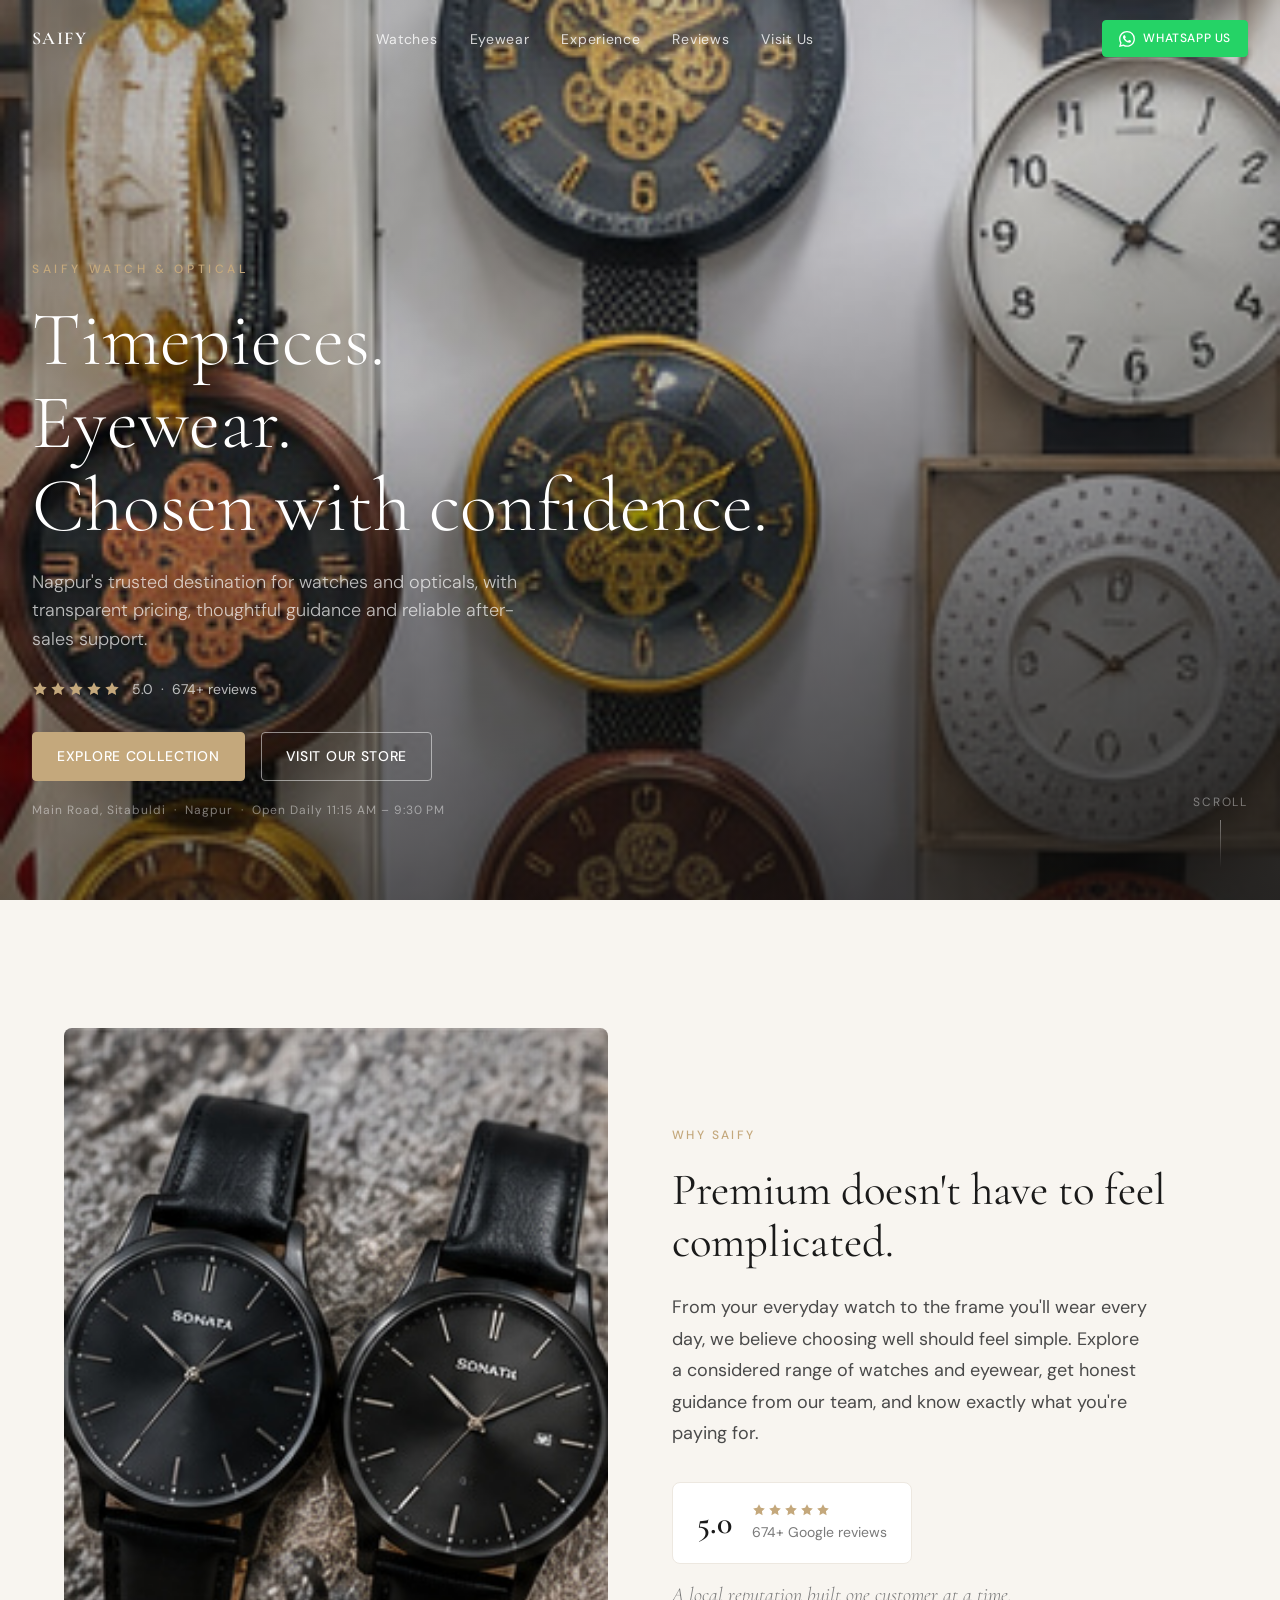
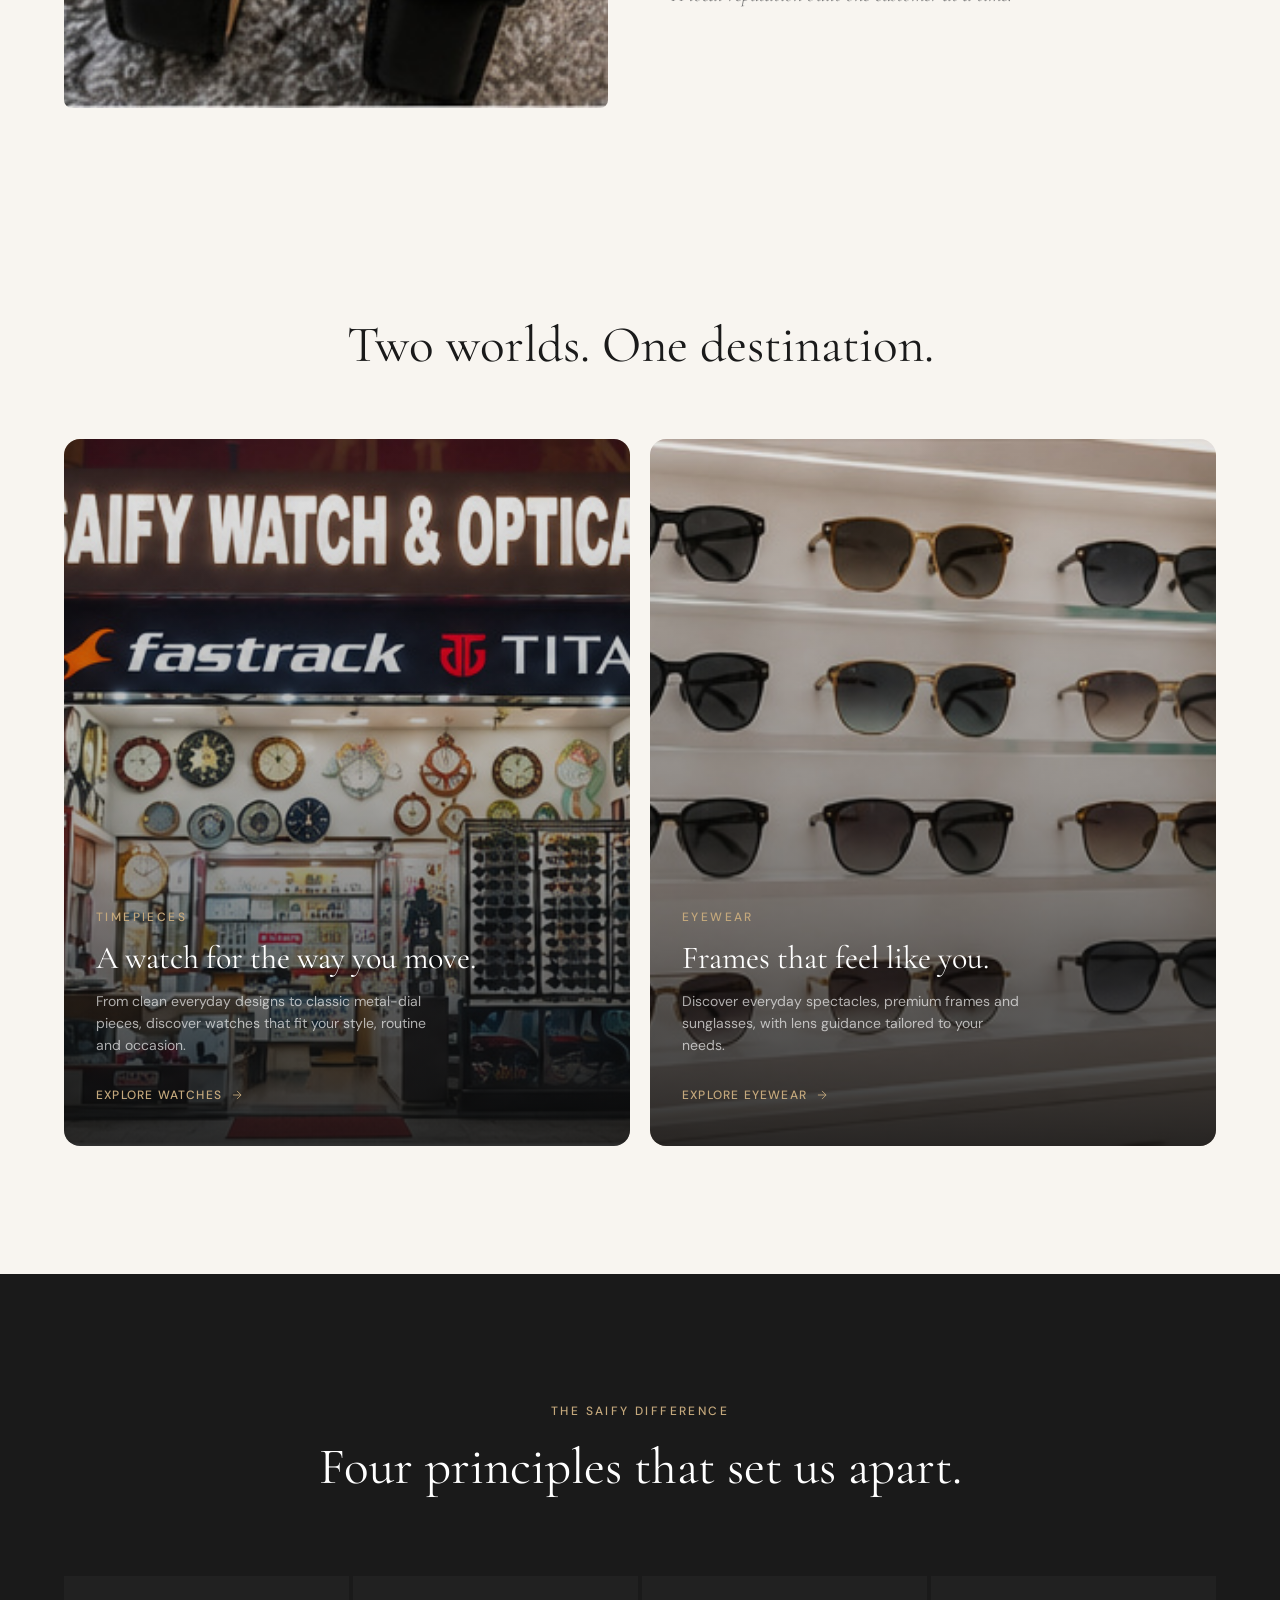
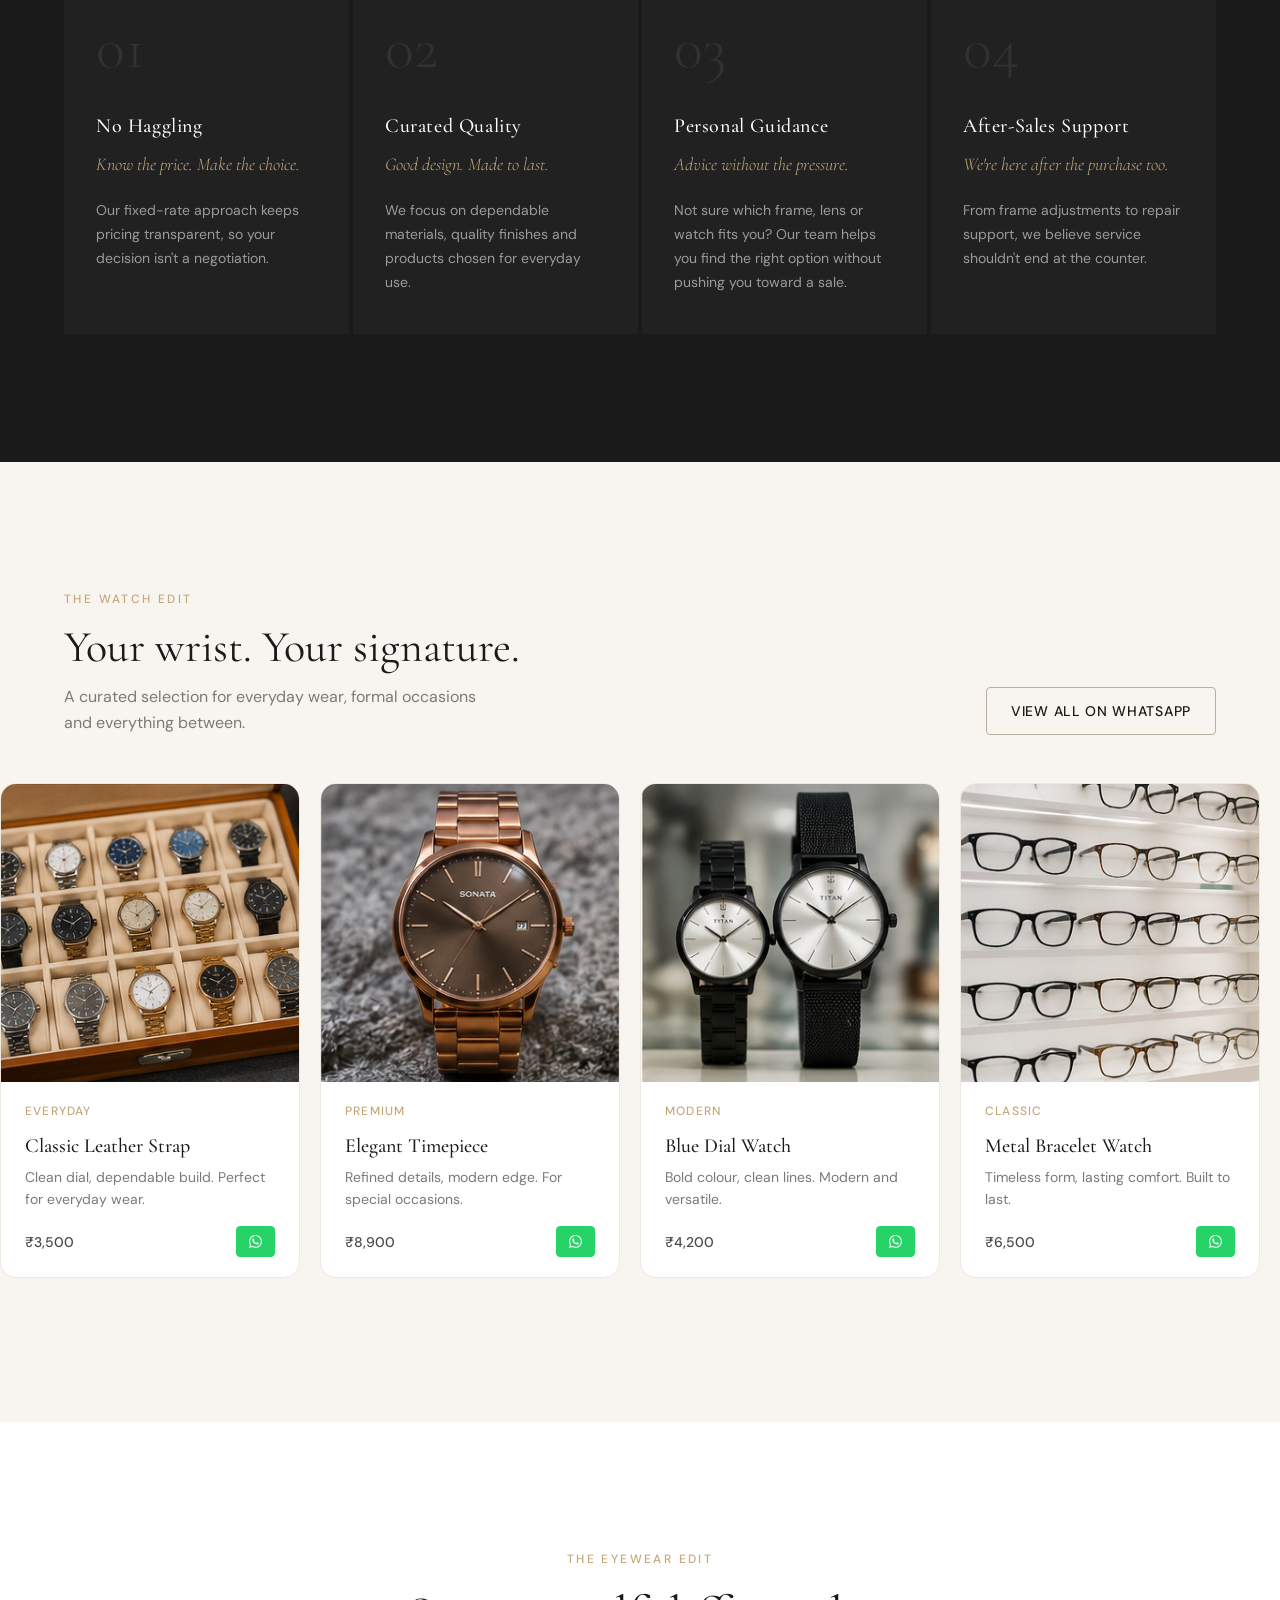
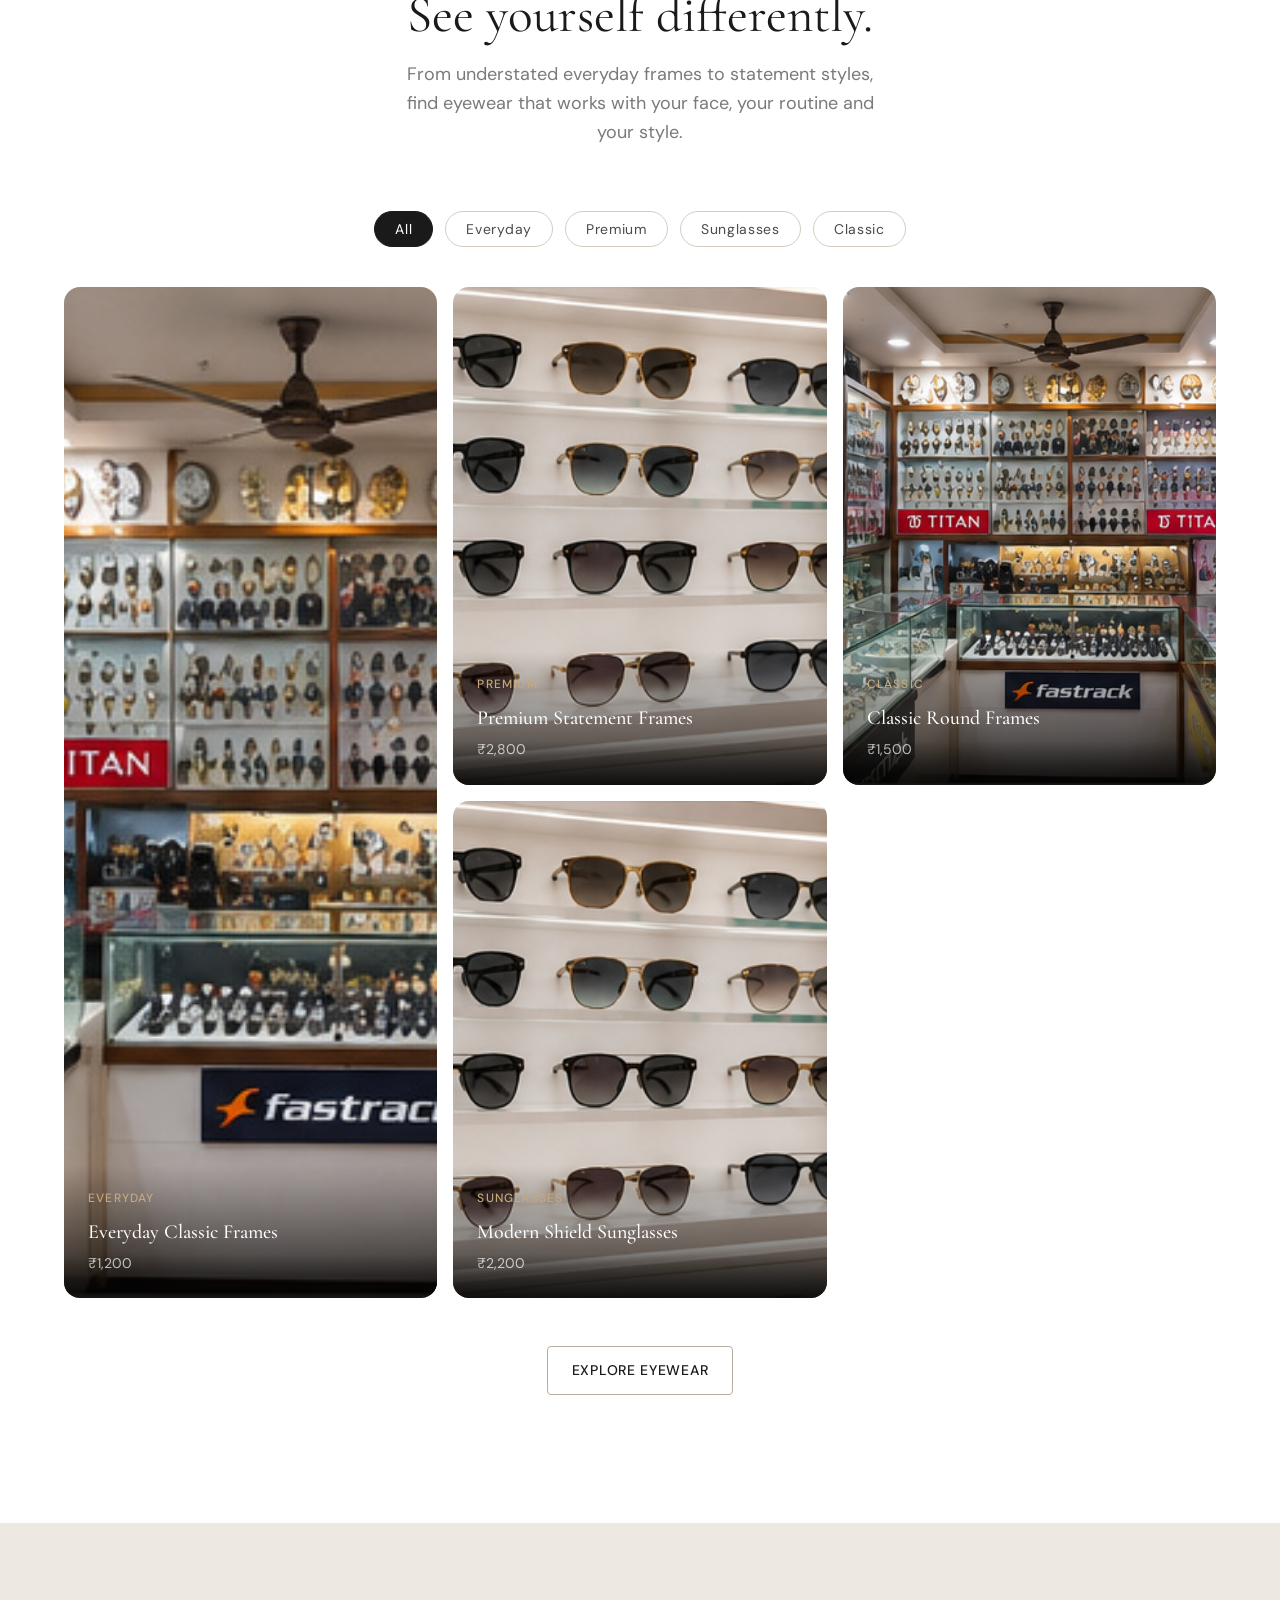
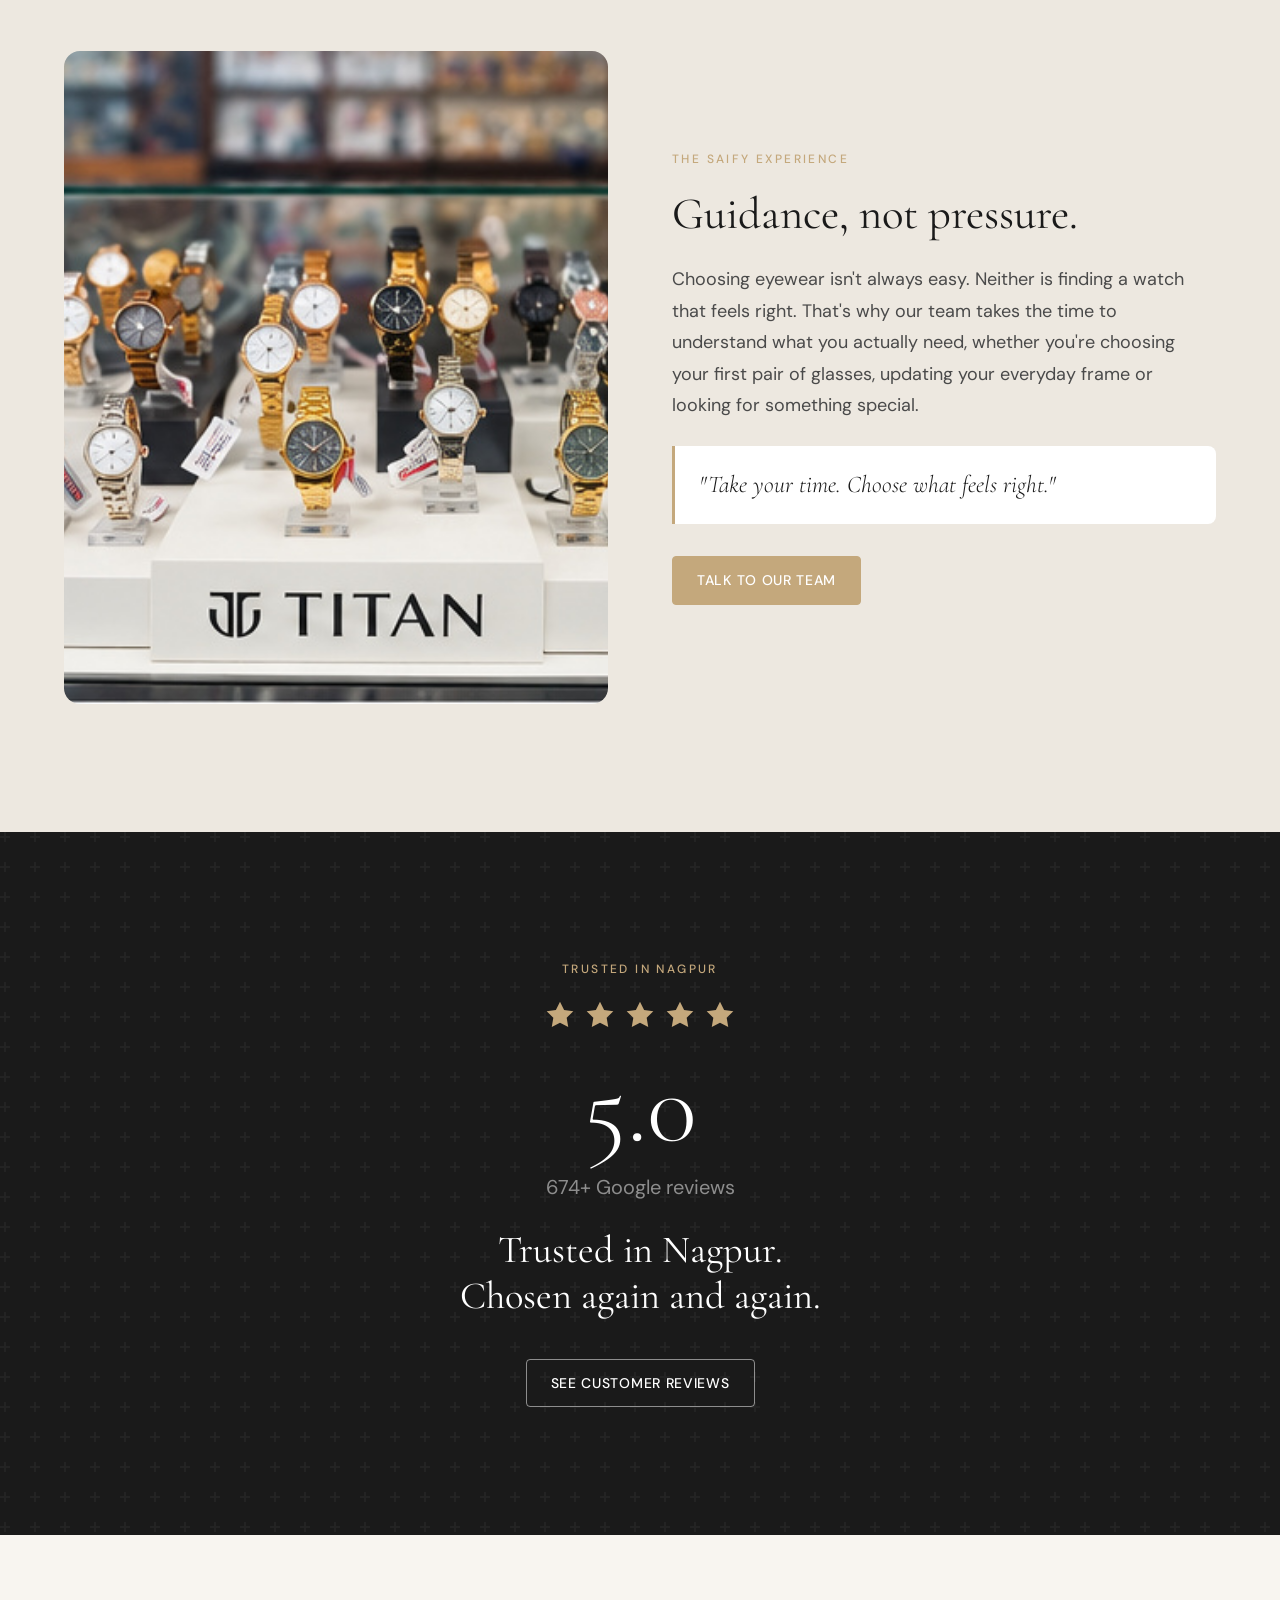
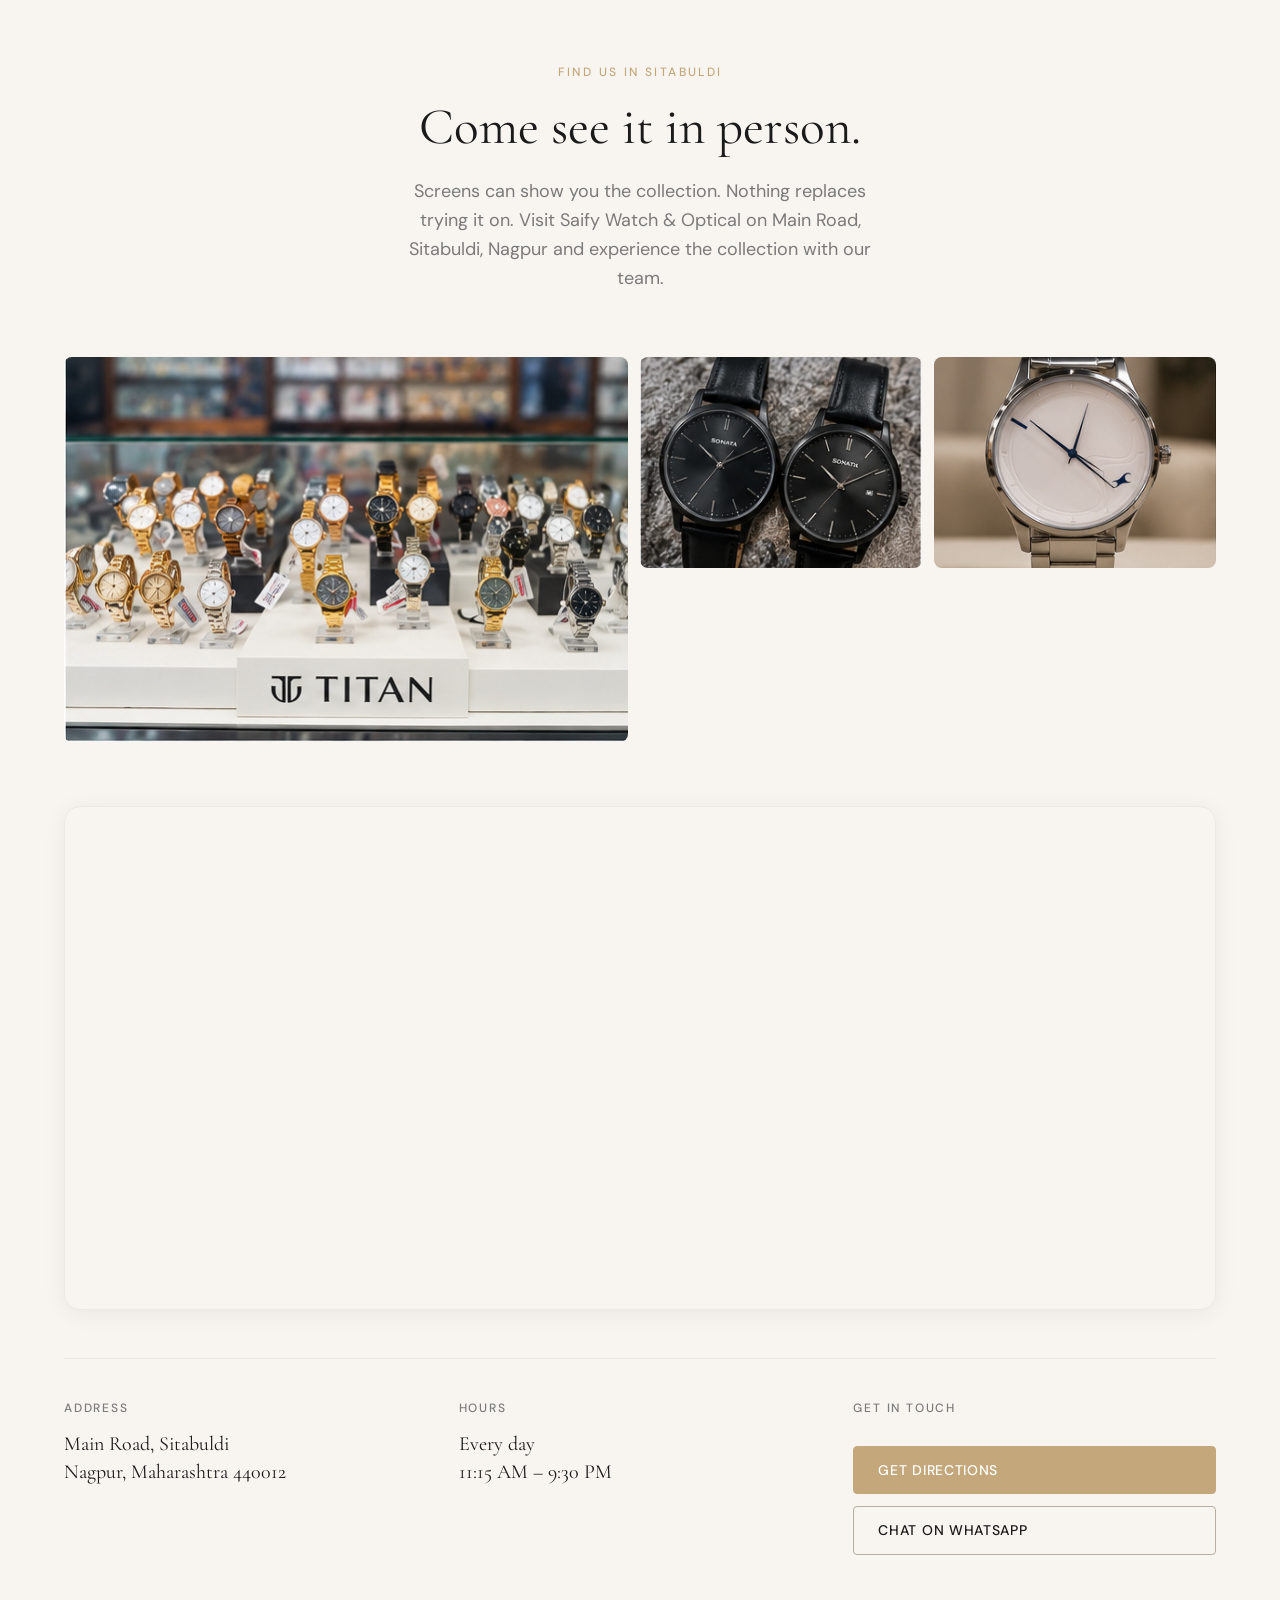
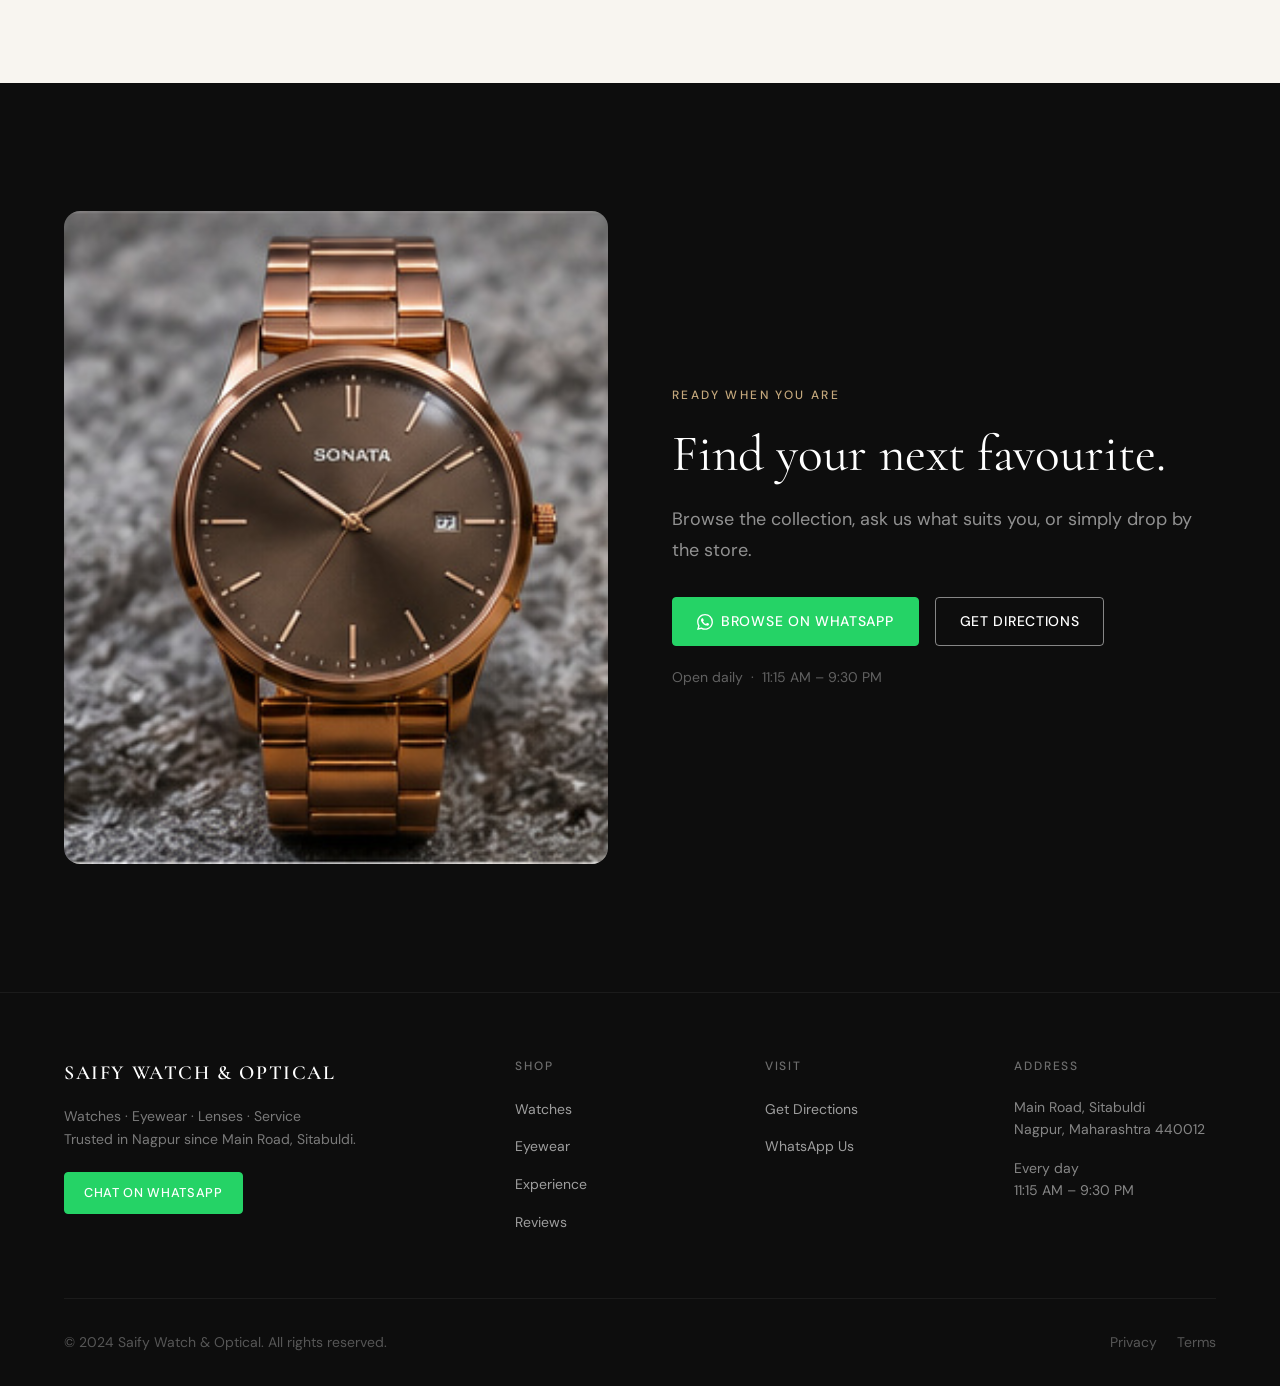
==== index.html @ 0a413371 "feat: Saify Watch & Optical — premium digital catalog - 11-section premium editorial website (Hero, " ====
<!DOCTYPE html>
<html lang="en">
<head>
  <meta charset="UTF-8">
  <meta name="viewport" content="width=device-width, initial-scale=1.0">
  <meta name="description" content="Saify Watch & Optical — Nagpur's trusted destination for premium watches and eyewear. Transparent pricing, expert guidance, and reliable after-sales support.">
  <meta name="keywords" content="watch store Nagpur, optical store Sitabuldi, eyewear Nagpur, sunglasses Nagpur, prescription frames Nagpur, optical shop Sitabuldi">

  <!-- OG -->
  <meta property="og:title" content="Saify Watch & Optical — Timepieces. Eyewear. Chosen with confidence.">
  <meta property="og:description" content="Nagpur's trusted destination for watches and opticals with transparent pricing and reliable after-sales support.">
  <meta property="og:type" content="website">

  <title>Saify Watch & Optical — Timepieces. Eyewear. Chosen with confidence.</title>

  <!-- Favicon -->
  <link rel="icon" href="data:image/svg+xml,<svg xmlns='http://www.w3.org/2000/svg' viewBox='0 0 100 100'><text y='.9em' font-size='90'>⌚</text></svg>">

  <!-- Styles -->
  <link rel="stylesheet" href="src/styles/main.css">
</head>
<body>

  <!-- ======================================================
       NAVIGATION
       ====================================================== -->
  <nav class="nav" id="nav" role="navigation" aria-label="Main navigation">
    <div class="nav__inner">
      <a href="#" class="nav__logo" aria-label="Saify Watch & Optical home">Saify</a>
      <ul class="nav__links" role="list">
        <li><a href="#watches">Watches</a></li>
        <li><a href="#eyewear">Eyewear</a></li>
        <li><a href="#experience">Experience</a></li>
        <li><a href="#reviews">Reviews</a></li>
        <li><a href="#visit">Visit Us</a></li>
      </ul>
      <a href="https://wa.me/919876543210?text=Hi%20Saify%2C%20I%27d%20like%20to%20enquire%20about%20your%20collection." class="btn btn--whatsapp nav__cta" target="_blank" rel="noopener" aria-label="Chat with us on WhatsApp">
        <svg width="16" height="16" viewBox="0 0 24 24" fill="currentColor" aria-hidden="true"><path d="M17.472 14.382c-.297-.149-1.758-.867-2.03-.967-.273-.099-.471-.148-.67.15-.197.297-.767.966-.94 1.164-.173.199-.347.223-.644.075-.297-.15-1.255-.463-2.39-1.475-.883-.788-1.48-1.761-1.653-2.059-.173-.297-.018-.458.13-.606.134-.133.298-.347.446-.52.149-.174.198-.298.298-.497.099-.198.05-.371-.025-.52-.075-.149-.669-1.612-.916-2.207-.242-.579-.487-.5-.669-.51-.173-.008-.371-.01-.57-.01-.198 0-.52.074-.792.372-.272.297-1.04 1.016-1.04 2.479 0 1.462 1.065 2.875 1.213 3.074.149.198 2.096 3.2 5.077 4.487.709.306 1.262.489 1.694.625.712.227 1.36.195 1.871.118.571-.085 1.758-.719 2.006-1.413.248-.694.248-1.289.173-1.413-.074-.124-.272-.198-.57-.347m-5.421 7.403h-.004a9.87 9.87 0 01-5.031-1.378l-.361-.214-3.741.982.998-3.648-.235-.374a9.86 9.86 0 01-1.51-5.26c.001-5.45 4.436-9.884 9.888-9.884 2.64 0 5.122 1.03 6.988 2.898a9.825 9.825 0 012.893 6.994c-.003 5.45-4.437 9.884-9.885 9.884m8.413-18.297A11.815 11.815 0 0012.05 0C5.495 0 .16 5.335.157 11.892c0 2.096.547 4.142 1.588 5.945L.057 24l6.305-1.654a11.882 11.882 0 005.683 1.448h.005c6.554 0 11.89-5.335 11.893-11.893a11.821 11.821 0 00-3.48-8.413z"/></svg>
        WhatsApp Us
      </a>
      <button class="nav__menu-toggle" aria-label="Open menu" aria-expanded="false" id="menuToggle">
        <span></span><span></span><span></span>
      </button>
    </div>
  </nav>

  <!-- Mobile Menu -->
  <div class="nav__mobile-menu" id="mobileMenu" role="dialog" aria-modal="true" aria-label="Mobile navigation">
    <button class="nav__mobile-close" aria-label="Close menu" id="menuClose">✕</button>
    <a href="#watches" class="mobile-nav-link">Watches</a>
    <a href="#eyewear" class="mobile-nav-link">Eyewear</a>
    <a href="#experience" class="mobile-nav-link">Experience</a>
    <a href="#reviews" class="mobile-nav-link">Reviews</a>
    <a href="#visit" class="mobile-nav-link">Visit Us</a>
    <a href="https://wa.me/919876543210" class="btn btn--whatsapp" target="_blank" rel="noopener">Chat on WhatsApp</a>
  </div>


  <!-- ======================================================
       SECTION 01 — PREMIUM HERO
       ====================================================== -->
  <section class="hero" aria-label="Premium hero">
    <div class="hero__video-wrap">
      <video
        class="hero__video"
        autoplay
        muted
        loop
        playsinline
        poster="assets/img/saify_photo_12.jpg"
        aria-hidden="true"
      >
        <source src="assets/vid/hero.mp4" type="video/mp4">
      </video>
      <div class="hero__overlay" aria-hidden="true"></div>
    </div>

    <div class="hero__content container container--wide">
      <p class="hero__eyebrow">Saify Watch &amp; Optical</p>
      <h1 class="hero__headline">Timepieces.<br>Eyewear.<br>Chosen with confidence.</h1>
      <p class="hero__subheadline">Nagpur's trusted destination for watches and opticals, with transparent pricing, thoughtful guidance and reliable after-sales support.</p>

      <div class="hero__trust" aria-label="5.0 stars from 674+ reviews">
        <span class="star-rating" aria-hidden="true">
          <svg viewBox="0 0 24 24"><path d="M12 2l3.09 6.26L22 9.27l-5 4.87 1.18 6.88L12 17.77l-6.18 3.25L7 14.14 2 9.27l6.91-1.01L12 2z"/></svg>
          <svg viewBox="0 0 24 24"><path d="M12 2l3.09 6.26L22 9.27l-5 4.87 1.18 6.88L12 17.77l-6.18 3.25L7 14.14 2 9.27l6.91-1.01L12 2z"/></svg>
          <svg viewBox="0 0 24 24"><path d="M12 2l3.09 6.26L22 9.27l-5 4.87 1.18 6.88L12 17.77l-6.18 3.25L7 14.14 2 9.27l6.91-1.01L12 2z"/></svg>
          <svg viewBox="0 0 24 24"><path d="M12 2l3.09 6.26L22 9.27l-5 4.87 1.18 6.88L12 17.77l-6.18 3.25L7 14.14 2 9.27l6.91-1.01L12 2z"/></svg>
          <svg viewBox="0 0 24 24"><path d="M12 2l3.09 6.26L22 9.27l-5 4.87 1.18 6.88L12 17.77l-6.18 3.25L7 14.14 2 9.27l6.91-1.01L12 2z"/></svg>
        </span>
        <span class="hero__trust-text">5.0 &nbsp;·&nbsp; 674+ reviews</span>
      </div>

      <div class="hero__actions">
        <a href="#watches" class="btn btn--primary">Explore Collection</a>
        <a href="#visit" class="btn btn--secondary">Visit Our Store</a>
      </div>

      <p class="hero__microcopy">Main Road, Sitabuldi &nbsp;·&nbsp; Nagpur &nbsp;·&nbsp; Open Daily 11:15 AM – 9:30 PM</p>
    </div>

    <div class="hero__scroll-hint" aria-hidden="true">
      <span>Scroll</span>
      <div class="hero__scroll-line"></div>
    </div>
  </section>


  <!-- ======================================================
       SECTION 02 — TRUST / BRAND INTRO
       ====================================================== -->
  <section class="trust-intro" aria-label="About Saify">
    <div class="container">
      <div class="trust-intro__grid">
        <div class="trust-intro__image-wrap reveal">
          <img
            src="assets/img/saify_photo_06.jpg"
            alt="Inside Saify Watch & Optical store"
            width="800"
            height="1000"
            loading="lazy"
          >
        </div>
        <div class="trust-intro__content">
          <span class="trust-intro__eyebrow reveal">Why Saify</span>
          <h2 class="trust-intro__headline reveal">Premium doesn't have to feel complicated.</h2>
          <p class="trust-intro__body reveal">From your everyday watch to the frame you'll wear every day, we believe choosing well should feel simple. Explore a considered range of watches and eyewear, get honest guidance from our team, and know exactly what you're paying for.</p>

          <div class="trust-intro__stat reveal" role="group" aria-label="5.0 star rating from 674+ Google reviews">
            <div class="trust-intro__stat-score">5.0</div>
            <div class="trust-intro__stat-info">
              <div class="trust-intro__stat-stars" aria-hidden="true">
                <svg viewBox="0 0 24 24"><path d="M12 2l3.09 6.26L22 9.27l-5 4.87 1.18 6.88L12 17.77l-6.18 3.25L7 14.14 2 9.27l6.91-1.01L12 2z"/></svg>
                <svg viewBox="0 0 24 24"><path d="M12 2l3.09 6.26L22 9.27l-5 4.87 1.18 6.88L12 17.77l-6.18 3.25L7 14.14 2 9.27l6.91-1.01L12 2z"/></svg>
                <svg viewBox="0 0 24 24"><path d="M12 2l3.09 6.26L22 9.27l-5 4.87 1.18 6.88L12 17.77l-6.18 3.25L7 14.14 2 9.27l6.91-1.01L12 2z"/></svg>
                <svg viewBox="0 0 24 24"><path d="M12 2l3.09 6.26L22 9.27l-5 4.87 1.18 6.88L12 17.77l-6.18 3.25L7 14.14 2 9.27l6.91-1.01L12 2z"/></svg>
                <svg viewBox="0 0 24 24"><path d="M12 2l3.09 6.26L22 9.27l-5 4.87 1.18 6.88L12 17.77l-6.18 3.25L7 14.14 2 9.27l6.91-1.01L12 2z"/></svg>
              </div>
              <p class="trust-intro__stat-label">674+ Google reviews</p>
            </div>
          </div>

          <p class="trust-intro__closing reveal">A local reputation built one customer at a time.</p>
        </div>
      </div>
    </div>
  </section>


  <!-- ======================================================
       SECTION 03 — TWO WORLDS, ONE DESTINATION
       ====================================================== -->
  <section class="two-worlds" aria-label="Our collections">
    <div class="container">
      <div class="two-worlds__header reveal">
        <h2 class="two-worlds__headline">Two worlds. One destination.</h2>
      </div>

      <div class="two-worlds__grid">
        <!-- WATCHES CARD -->
        <a href="#watches" class="world-card reveal" aria-label="Explore watches collection">
          <img
            src="assets/img/saify_photo_01.jpg"
            alt="Premium watch collection"
            width="800"
            height="1000"
            loading="lazy"
          >
          <div class="world-card__overlay" aria-hidden="true"></div>
          <div class="world-card__content">
            <p class="world-card__eyebrow">Timepieces</p>
            <h3 class="world-card__headline">A watch for the way you move.</h3>
            <p class="world-card__body">From clean everyday designs to classic metal-dial pieces, discover watches that fit your style, routine and occasion.</p>
            <span class="world-card__cta" aria-hidden="true">
              Explore Watches
              <svg viewBox="0 0 24 24" fill="none" stroke="currentColor" stroke-width="1.5"><path d="M5 12h14M12 5l7 7-7 7"/></svg>
            </span>
          </div>
        </a>

        <!-- OPTICAL CARD -->
        <a href="#eyewear" class="world-card reveal" aria-label="Explore eyewear collection">
          <img
            src="assets/img/saify_photo_10.jpg"
            alt="Eyewear and frames collection"
            width="800"
            height="1000"
            loading="lazy"
          >
          <div class="world-card__overlay" aria-hidden="true"></div>
          <div class="world-card__content">
            <p class="world-card__eyebrow">Eyewear</p>
            <h3 class="world-card__headline">Frames that feel like you.</h3>
            <p class="world-card__body">Discover everyday spectacles, premium frames and sunglasses, with lens guidance tailored to your needs.</p>
            <span class="world-card__cta" aria-hidden="true">
              Explore Eyewear
              <svg viewBox="0 0 24 24" fill="none" stroke="currentColor" stroke-width="1.5"><path d="M5 12h14M12 5l7 7-7 7"/></svg>
            </span>
          </div>
        </a>
      </div>
    </div>
  </section>


  <!-- ======================================================
       SECTION 04 — THE SAIFY DIFFERENCE
       ====================================================== -->
  <section class="difference" aria-label="Why choose Saify">
    <div class="container">
      <div class="difference__header">
        <span class="difference__eyebrow reveal">The Saify Difference</span>
        <h2 class="difference__headline reveal">Four principles that set us apart.</h2>
      </div>

      <div class="difference__grid" role="list">
        <article class="pillar" role="listitem">
          <div class="pillar__number" aria-hidden="true">01</div>
          <h3 class="pillar__title">No Haggling</h3>
          <p class="pillar__tagline">Know the price. Make the choice.</p>
          <p class="pillar__body">Our fixed-rate approach keeps pricing transparent, so your decision isn't a negotiation.</p>
        </article>

        <article class="pillar" role="listitem">
          <div class="pillar__number" aria-hidden="true">02</div>
          <h3 class="pillar__title">Curated Quality</h3>
          <p class="pillar__tagline">Good design. Made to last.</p>
          <p class="pillar__body">We focus on dependable materials, quality finishes and products chosen for everyday use.</p>
        </article>

        <article class="pillar" role="listitem">
          <div class="pillar__number" aria-hidden="true">03</div>
          <h3 class="pillar__title">Personal Guidance</h3>
          <p class="pillar__tagline">Advice without the pressure.</p>
          <p class="pillar__body">Not sure which frame, lens or watch fits you? Our team helps you find the right option without pushing you toward a sale.</p>
        </article>

        <article class="pillar" role="listitem">
          <div class="pillar__number" aria-hidden="true">04</div>
          <h3 class="pillar__title">After-Sales Support</h3>
          <p class="pillar__tagline">We're here after the purchase too.</p>
          <p class="pillar__body">From frame adjustments to repair support, we believe service shouldn't end at the counter.</p>
        </article>
      </div>
    </div>
  </section>


  <!-- ======================================================
       SECTION 05 — FEATURED WATCH COLLECTION
       ====================================================== -->
  <section class="watch-collection" id="watches" aria-label="Featured watch collection">
    <div class="container">
      <div class="watch-collection__header">
        <div class="watch-collection__headline-block reveal">
          <span class="watch-collection__eyebrow">The Watch Edit</span>
          <h2 class="watch-collection__headline">Your wrist. Your signature.</h2>
          <p class="watch-collection__subheadline">A curated selection for everyday wear, formal occasions and everything between.</p>
        </div>
        <a href="https://wa.me/919876543210?text=Hi%20Saify%2C%20I%27d%20like%20to%20explore%20your%20watch%20collection." class="btn btn--ghost reveal" target="_blank" rel="noopener">View All on WhatsApp</a>
      </div>
    </div>

    <div class="watch-collection__rail-wrap">
      <div class="watch-collection__rail" id="watchRail" role="list" aria-label="Watch products">
        <!-- Products loaded dynamically from products.json + localStorage -->
      </div>
    </div>
  </section>


  <!-- ======================================================
       SECTION 06 — EYEWEAR COLLECTION
       ====================================================== -->
  <section class="eyewear-collection" id="eyewear" aria-label="Eyewear collection">
    <div class="container">
      <div class="eyewear-collection__header reveal">
        <span class="eyewear-collection__eyebrow">The Eyewear Edit</span>
        <h2 class="eyewear-collection__headline">See yourself differently.</h2>
        <p class="eyewear-collection__subheadline">From understated everyday frames to statement styles, find eyewear that works with your face, your routine and your style.</p>
      </div>

      <!-- Filter tabs -->
      <div class="eyewear-collection__filter reveal" role="tablist" aria-label="Eyewear categories">
        <button class="filter-btn active" role="tab" aria-selected="true">All</button>
        <button class="filter-btn" role="tab" aria-selected="false">Everyday</button>
        <button class="filter-btn" role="tab" aria-selected="false">Premium</button>
        <button class="filter-btn" role="tab" aria-selected="false">Sunglasses</button>
        <button class="filter-btn" role="tab" aria-selected="false">Classic</button>
      </div>

      <!-- Eyewear grid -->
      <div class="eyewear-collection__grid" id="eyewearGrid" role="list" aria-label="Eyewear products">
        <!-- Products loaded dynamically from products.json + localStorage -->
      </div>

      <div style="text-align:center;margin-top:3rem;" class="reveal">
        <a href="https://wa.me/919876543210?text=Hi%20Saify%2C%20I%27d%20like%20to%20explore%20your%20eyewear%20collection." class="btn btn--ghost" target="_blank" rel="noopener">Explore Eyewear</a>
      </div>
    </div>
  </section>


  <!-- ======================================================
       SECTION 07 — CONSULTATIVE EXPERIENCE
       ====================================================== -->
  <section class="experience" id="experience" aria-label="The Saify experience">
    <div class="container">
      <div class="experience__grid">
        <div class="experience__image-wrap reveal">
          <img
            src="assets/img/saify_photo_03.jpg"
            alt="Saify Watch & Optical store exterior on Main Road, Sitabuldi"
            width="800"
            height="960"
            loading="lazy"
          >
        </div>
        <div class="experience__content">
          <span class="experience__eyebrow reveal">The Saify Experience</span>
          <h2 class="experience__headline reveal">Guidance, not pressure.</h2>
          <p class="experience__body reveal">Choosing eyewear isn't always easy. Neither is finding a watch that feels right. That's why our team takes the time to understand what you actually need, whether you're choosing your first pair of glasses, updating your everyday frame or looking for something special.</p>
          <blockquote class="experience__quote reveal">"Take your time. Choose what feels right."</blockquote>
          <a href="https://wa.me/919876543210?text=Hi%20Saify%2C%20I%27d%20like%20some%20guidance%20on%20choosing." class="btn btn--primary reveal" target="_blank" rel="noopener">Talk to Our Team</a>
        </div>
      </div>
    </div>
  </section>


  <!-- ======================================================
       SECTION 08 — SOCIAL PROOF
       ====================================================== -->
  <section class="social-proof" id="reviews" aria-label="Customer reviews">
    <div class="social-proof__bg" aria-hidden="true"></div>
    <div class="social-proof__content container">
      <span class="social-proof__eyebrow reveal">Trusted in Nagpur</span>

      <div class="social-proof__stars reveal" aria-hidden="true">
        <svg viewBox="0 0 24 24"><path d="M12 2l3.09 6.26L22 9.27l-5 4.87 1.18 6.88L12 17.77l-6.18 3.25L7 14.14 2 9.27l6.91-1.01L12 2z"/></svg>
        <svg viewBox="0 0 24 24"><path d="M12 2l3.09 6.26L22 9.27l-5 4.87 1.18 6.88L12 17.77l-6.18 3.25L7 14.14 2 9.27l6.91-1.01L12 2z"/></svg>
        <svg viewBox="0 0 24 24"><path d="M12 2l3.09 6.26L22 9.27l-5 4.87 1.18 6.88L12 17.77l-6.18 3.25L7 14.14 2 9.27l6.91-1.01L12 2z"/></svg>
        <svg viewBox="0 0 24 24"><path d="M12 2l3.09 6.26L22 9.27l-5 4.87 1.18 6.88L12 17.77l-6.18 3.25L7 14.14 2 9.27l6.91-1.01L12 2z"/></svg>
        <svg viewBox="0 0 24 24"><path d="M12 2l3.09 6.26L22 9.27l-5 4.87 1.18 6.88L12 17.77l-6.18 3.25L7 14.14 2 9.27l6.91-1.01L12 2z"/></svg>
      </div>

      <div class="social-proof__score reveal" aria-label="5.0 out of 5.0">5.0</div>
      <p class="social-proof__count reveal">674+ Google reviews</p>
      <h2 class="social-proof__headline reveal">Trusted in Nagpur.<br>Chosen again and again.</h2>

      <a
        href="https://www.google.com/maps/place/Saify+Watch+%26+Optical"
        class="btn btn--secondary reveal"
        target="_blank"
        rel="noopener"
        aria-label="See customer reviews on Google Maps"
      >See Customer Reviews</a>
    </div>
  </section>


  <!-- ======================================================
       SECTION 09 — LOCAL LEGACY / STORE
       ====================================================== -->
  <section class="store" id="visit" aria-label="Visit our store">
    <div class="container">
      <div class="store__header reveal">
        <span class="store__eyebrow">Find Us in Sitabuldi</span>
        <h2 class="store__headline">Come see it in person.</h2>
        <p class="store__body">Screens can show you the collection. Nothing replaces trying it on. Visit Saify Watch &amp; Optical on Main Road, Sitabuldi, Nagpur and experience the collection with our team.</p>
      </div>

      <div class="store__gallery reveal" role="list" aria-label="Store photography">
        <div class="store__gallery-item" role="listitem">
          <img src="assets/img/saify_photo_03.jpg" alt="Saify Watch & Optical store exterior" width="900" height="675" loading="lazy">
        </div>
        <div class="store__gallery-item" role="listitem">
          <img src="assets/img/saify_photo_06.jpg" alt="Inside Saify Watch & Optical showroom" width="450" height="338" loading="lazy">
        </div>
        <div class="store__gallery-item" role="listitem">
          <img src="assets/img/saify_photo_04.jpg" alt="Watch display at Saify" width="450" height="338" loading="lazy">
        </div>
      </div>

      <!-- Google Maps Embed -->
      <div class="store__map-wrap reveal" aria-label="Store location map">
        <iframe
          src="https://www.google.com/maps/embed?pb=!1m18!1m12!1m3!1d3710.5!2d79.0844!3d21.1539!2m3!1f0!2f0!3f0!3m2!1i1024!2i768!4f13.1!3m3!1m2!1s0x0%3A0x0!2zMjHCsDA5JzE1LjQiTiA3OcKwMDUnMDYuMSJF!5e0!3m2!1sen!2sin!4v1700000000000!5m2!1sen!2sin&q=Sitabuldi+Nagpur+Main+Road"
          class="store__map"
          allowfullscreen=""
          loading="lazy"
          referrerpolicy="no-referrer-when-downgrade"
          title="Saify Watch & Optical location on map — Main Road, Sitabuldi, Nagpur"
          style="border:0;"
        ></iframe>
      </div>

      <div class="store__info reveal">
        <div class="store__info-item">
          <p class="store__info-label">Address</p>
          <p class="store__info-value">Main Road, Sitabuldi<br>Nagpur, Maharashtra 440012</p>
        </div>
        <div class="store__info-item">
          <p class="store__info-label">Hours</p>
          <p class="store__info-value">Every day<br>11:15 AM – 9:30 PM</p>
        </div>
        <div class="store__info-item">
          <p class="store__info-label">Get in touch</p>
          <div class="store__info-cta">
            <a href="https://maps.google.com/?q=Saify+Watch+and+Optical+Sitabuldi+Nagpur" class="btn btn--primary" target="_blank" rel="noopener" aria-label="Get directions to Saify Watch & Optical on Google Maps">Get Directions</a>
            <a href="https://wa.me/919876543210" class="btn btn--ghost" target="_blank" rel="noopener" aria-label="Chat with Saify on WhatsApp">Chat on WhatsApp</a>
          </div>
        </div>
      </div>
    </div>
  </section>


  <!-- ======================================================
       SECTION 10 — FINAL CONVERSION
       ====================================================== -->
  <section class="final-cta" aria-label="Ready to visit?">
    <div class="container">
      <div class="final-cta__grid">
        <div class="final-cta__image-wrap reveal">
          <img
            src="assets/img/saify_photo_07.jpg"
            alt="Premium timepiece from Saify Watch & Optical"
            width="700"
            height="840"
            loading="lazy"
          >
        </div>
        <div class="final-cta__content">
          <span class="final-cta__eyebrow reveal">Ready When You Are</span>
          <h2 class="final-cta__headline reveal">Find your next favourite.</h2>
          <p class="final-cta__body reveal">Browse the collection, ask us what suits you, or simply drop by the store.</p>
          <div class="final-cta__actions reveal">
            <a href="https://wa.me/919876543210?text=Hi%20Saify%2C%20I%27d%20like%20to%20browse%20your%20collection." class="btn btn--whatsapp" target="_blank" rel="noopener">
              <svg width="16" height="16" viewBox="0 0 24 24" fill="currentColor" aria-hidden="true"><path d="M17.472 14.382c-.297-.149-1.758-.867-2.03-.967-.273-.099-.471-.148-.67.15-.197.297-.767.966-.94 1.164-.173.199-.347.223-.644.075-.297-.15-1.255-.463-2.39-1.475-.883-.788-1.48-1.761-1.653-2.059-.173-.297-.018-.458.13-.606.134-.133.298-.347.446-.52.149-.174.198-.298.298-.497.099-.198.05-.371-.025-.52-.075-.149-.669-1.612-.916-2.207-.242-.579-.487-.5-.669-.51-.173-.008-.371-.01-.57-.01-.198 0-.52.074-.792.372-.272.297-1.04 1.016-1.04 2.479 0 1.462 1.065 2.875 1.213 3.074.149.198 2.096 3.2 5.077 4.487.709.306 1.262.489 1.694.625.712.227 1.36.195 1.871.118.571-.085 1.758-.719 2.006-1.413.248-.694.248-1.289.173-1.413-.074-.124-.272-.198-.57-.347m-5.421 7.403h-.004a9.87 9.87 0 01-5.031-1.378l-.361-.214-3.741.982.998-3.648-.235-.374a9.86 9.86 0 01-1.51-5.26c.001-5.45 4.436-9.884 9.888-9.884 2.64 0 5.122 1.03 6.988 2.898a9.825 9.825 0 012.893 6.994c-.003 5.45-4.437 9.884-9.885 9.884m8.413-18.297A11.815 11.815 0 0012.05 0C5.495 0 .16 5.335.157 11.892c0 2.096.547 4.142 1.588 5.945L.057 24l6.305-1.654a11.882 11.882 0 005.683 1.448h.005c6.554 0 11.89-5.335 11.893-11.893a11.821 11.821 0 00-3.48-8.413z"/></svg>
              Browse on WhatsApp
            </a>
            <a href="https://maps.google.com/?q=Saify+Watch+and+Optical+Sitabuldi+Nagpur" class="btn btn--secondary" target="_blank" rel="noopener">Get Directions</a>
          </div>
          <p class="final-cta__microcopy reveal">Open daily &nbsp;·&nbsp; 11:15 AM – 9:30 PM</p>
        </div>
      </div>
    </div>
  </section>


  <!-- ======================================================
       FOOTER
       ====================================================== -->
  <footer class="footer" role="contentinfo">
    <div class="container">
      <div class="footer__top">
        <div>
          <p class="footer__brand-name">Saify Watch &amp; Optical</p>
          <p class="footer__brand-tagline">Watches · Eyewear · Lenses · Service<br>Trusted in Nagpur since Main Road, Sitabuldi.</p>
          <a href="https://wa.me/919876543210" class="btn btn--whatsapp" style="padding:0.6rem 1.2rem;font-size:0.8rem;" target="_blank" rel="noopener">Chat on WhatsApp</a>
        </div>

        <div>
          <p class="footer__col-title">Shop</p>
          <ul class="footer__links">
            <li><a href="#watches">Watches</a></li>
            <li><a href="#eyewear">Eyewear</a></li>
            <li><a href="#experience">Experience</a></li>
            <li><a href="#reviews">Reviews</a></li>
          </ul>
        </div>

        <div>
          <p class="footer__col-title">Visit</p>
          <ul class="footer__links">
            <li><a href="https://maps.google.com/?q=Saify+Watch+and+Optical+Sitabuldi+Nagpur" target="_blank" rel="noopener">Get Directions</a></li>
            <li><a href="https://wa.me/919876543210" target="_blank" rel="noopener">WhatsApp Us</a></li>
          </ul>
        </div>

        <div>
          <p class="footer__col-title">Address</p>
          <ul class="footer__links" style="gap:0.5rem;">
            <li style="font-size:var(--text-sm);color:rgba(255,255,255,0.5);line-height:1.6;">Main Road, Sitabuldi<br>Nagpur, Maharashtra 440012</li>
            <li style="font-size:var(--text-sm);color:rgba(255,255,255,0.5);margin-top:0.5rem;">Every day<br>11:15 AM – 9:30 PM</li>
          </ul>
        </div>
      </div>

      <div class="footer__bottom">
        <p class="footer__copyright">© 2024 Saify Watch &amp; Optical. All rights reserved.</p>
        <div class="footer__legal">
          <a href="#">Privacy</a>
          <a href="#">Terms</a>
        </div>
      </div>
    </div>
  </footer>


  <!-- ======================================================
       FLOATING MOBILE CTA
       ====================================================== -->
  <div class="mobile-cta" aria-label="Quick actions">
    <div class="mobile-cta__inner">
      <a href="https://wa.me/919876543210?text=Hi%20Saify%2C%20I%27d%20like%20to%20enquire." class="btn btn--whatsapp" target="_blank" rel="noopener" aria-label="Chat on WhatsApp">
        <svg width="16" height="16" viewBox="0 0 24 24" fill="currentColor" aria-hidden="true"><path d="M17.472 14.382c-.297-.149-1.758-.867-2.03-.967-.273-.099-.471-.148-.67.15-.197.297-.767.966-.94 1.164-.173.199-.347.223-.644.075-.297-.15-1.255-.463-2.39-1.475-.883-.788-1.48-1.761-1.653-2.059-.173-.297-.018-.458.13-.606.134-.133.298-.347.446-.52.149-.174.198-.298.298-.497.099-.198.05-.371-.025-.52-.075-.149-.669-1.612-.916-2.207-.242-.579-.487-.5-.669-.51-.173-.008-.371-.01-.57-.01-.198 0-.52.074-.792.372-.272.297-1.04 1.016-1.04 2.479 0 1.462 1.065 2.875 1.213 3.074.149.198 2.096 3.2 5.077 4.487.709.306 1.262.489 1.694.625.712.227 1.36.195 1.871.118.571-.085 1.758-.719 2.006-1.413.248-.694.248-1.289.173-1.413-.074-.124-.272-.198-.57-.347m-5.421 7.403h-.004a9.87 9.87 0 01-5.031-1.378l-.361-.214-3.741.982.998-3.648-.235-.374a9.86 9.86 0 01-1.51-5.26c.001-5.45 4.436-9.884 9.888-9.884 2.64 0 5.122 1.03 6.988 2.898a9.825 9.825 0 012.893 6.994c-.003 5.45-4.437 9.884-9.885 9.884m8.413-18.297A11.815 11.815 0 0012.05 0C5.495 0 .16 5.335.157 11.892c0 2.096.547 4.142 1.588 5.945L.057 24l6.305-1.654a11.882 11.882 0 005.683 1.448h.005c6.554 0 11.89-5.335 11.893-11.893a11.821 11.821 0 00-3.48-8.413z"/></svg>
        WhatsApp
      </a>
      <a href="https://maps.google.com/?q=Saify+Watch+and+Optical+Sitabuldi+Nagpur" class="btn btn--ghost" target="_blank" rel="noopener" aria-label="Get directions">
        <svg width="14" height="14" viewBox="0 0 24 24" fill="none" stroke="currentColor" stroke-width="2" aria-hidden="true"><path d="M21 10c0 7-9 13-9 13s-9-6-9-13a9 9 0 0118 0z"/><circle cx="12" cy="10" r="3"/></svg>
        Directions
      </a>
    </div>
  </div>


  <!-- ======================================================
       JAVASCRIPT
       ====================================================== -->
  <script>
    // ===================================================
    // PRODUCT LOADER — Merges JSON file + admin localStorage
    // ===================================================
    const STORE_PHONE = '919876543210';
    const STORAGE_KEY = 'saify_products';
    const SETTINGS_KEY = 'saify_settings';

    // Default fallback products (in case JSON fails to load)
    const FALLBACK_WATCHES = [
      { id:'w001', name:'Classic Leather Strap', brand:'Saify Select', type:'Everyday', price:'3,500', stock:'in-stock', image:'assets/img/saify_photo_11.jpg', description:'Clean dial, dependable build.' },
      { id:'w002', name:'Elegant Timepiece', brand:'Saify Premium', type:'Premium', price:'8,900', stock:'in-stock', image:'assets/img/saify_photo_07.jpg', description:'Refined details, modern edge.' },
      { id:'w003', name:'Blue Dial Watch', brand:'Saify Select', type:'Modern', price:'4,200', stock:'in-stock', image:'assets/img/saify_photo_08.jpg', description:'Bold colour, clean lines.' },
      { id:'w004', name:'Metal Bracelet Watch', brand:'Saify Classic', type:'Classic', price:'6,500', stock:'in-stock', image:'assets/img/saify_photo_09.jpg', description:'Timeless form, lasting comfort.' },
      { id:'w005', name:'Detailed Dial Watch', brand:'Saify Premium', type:'Formal', price:'9,500', stock:'low-stock', image:'assets/img/saify_photo_12.jpg', description:'Precision, understated elegance.' },
      { id:'w006', name:'Everyday Leather', brand:'Saify Select', type:'Casual', price:'2,800', stock:'in-stock', image:'assets/img/saify_photo_05.jpg', description:'Comfortable fit, versatile style.' }
    ];
    const FALLBACK_EYEWEAR = [
      { id:'e001', name:'Everyday Classic Frames', brand:'Saify Eyewear', type:'Everyday', price:'1,200', stock:'in-stock', image:'assets/img/saify_photo_02.jpg', description:'Comfortable everyday frames.' },
      { id:'e002', name:'Premium Statement Frames', brand:'Saify Premium', type:'Premium', price:'2,800', stock:'in-stock', image:'assets/img/saify_photo_10.jpg', description:'Statement style with premium materials.' },
      { id:'e003', name:'Modern Shield Sunglasses', brand:'Saify Premium', type:'Sunglasses', price:'2,200', stock:'in-stock', image:'assets/img/saify_photo_10.jpg', description:'UV protection with modern styling.' }
    ];

    // Build WhatsApp link for a product
    function buildWhatsAppLink(product, message) {
      const phone = STORE_PHONE;
      const text = encodeURIComponent(message || `Hi Saify, I'm interested in the ${product.name}${product.brand ? ' (' + product.brand + ')' : ''}${product.price ? ' — ₹' + product.price : ''}. Could you share more details?`);
      return `https://wa.me/${phone}?text=${text}`;
    }

    // Render a single watch card
    function renderWatchCard(p) {
      const waUrl = buildWhatsAppLink(p);
      const stockBadge = p.stock === 'out-of-stock' ? '<span style="font-size:0.7rem;color:#E57373;font-weight:600;letter-spacing:0.05em;text-transform:uppercase;">Out of stock</span>' : '';
      return `<article class="watch-card" role="listitem">
        <div class="watch-card__image">
          <img src="${p.image || 'assets/img/saify_photo_11.jpg'}" alt="${escHtml(p.name)}" width="600" height="600" loading="lazy">
          ${stockBadge ? `<div style="position:absolute;top:0.75rem;left:0.75rem;background:rgba(0,0,0,0.7);padding:0.25rem 0.6rem;border-radius:4px;backdrop-filter:blur(4px);">${stockBadge}</div>` : ''}
        </div>
        <div class="watch-card__body">
          <p class="watch-card__category">${escHtml(p.type || 'Watch')}</p>
          <h3 class="watch-card__name">${escHtml(p.name)}</h3>
          <p class="watch-card__desc">${escHtml(p.description || p.brand || 'Premium selection')}</p>
          <div class="watch-card__actions">
            <span class="watch-card__price-note">${p.price ? '₹' + escHtml(p.price) : 'Enquire on WhatsApp'}</span>
            <a href="${waUrl}" class="btn btn--whatsapp" style="padding:0.5rem 0.75rem;font-size:0.7rem;" target="_blank" rel="noopener" aria-label="Enquire about ${escHtml(p.name)} on WhatsApp">
              <svg width="13" height="13" viewBox="0 0 24 24" fill="currentColor" aria-hidden="true"><path d="M17.472 14.382c-.297-.149-1.758-.867-2.03-.967-.273-.099-.471-.148-.67.15-.197.297-.767.966-.94 1.164-.173.199-.347.223-.644.075-.297-.15-1.255-.463-2.39-1.475-.883-.788-1.48-1.761-1.653-2.059-.173-.297-.018-.458.13-.606.134-.133.298-.347.446-.52.149-.174.198-.298.298-.497.099-.198.05-.371-.025-.52-.075-.149-.669-1.612-.916-2.207-.242-.579-.487-.5-.669-.51-.173-.008-.371-.01-.57-.01-.198 0-.52.074-.792.372-.272.297-1.04 1.016-1.04 2.479 0 1.462 1.065 2.875 1.213 3.074.149.198 2.096 3.2 5.077 4.487.709.306 1.262.489 1.694.625.712.227 1.36.195 1.871.118.571-.085 1.758-.719 2.006-1.413.248-.694.248-1.289.173-1.413-.074-.124-.272-.198-.57-.347m-5.421 7.403h-.004a9.87 9.87 0 01-5.031-1.378l-.361-.214-3.741.982.998-3.648-.235-.374a9.86 9.86 0 01-1.51-5.26c.001-5.45 4.436-9.884 9.888-9.884 2.64 0 5.122 1.03 6.988 2.898a9.825 9.825 0 012.893 6.994c-.003 5.45-4.437 9.884-9.885 9.884m8.413-18.297A11.815 11.815 0 0012.05 0C5.495 0 .16 5.335.157 11.892c0 2.096.547 4.142 1.588 5.945L.057 24l6.305-1.654a11.882 11.882 0 005.683 1.448h.005c6.554 0 11.89-5.335 11.893-11.893a11.821 11.821 0 00-3.48-8.413z"/></svg>
            </a>
          </div>
        </div>
      </article>`;
    }

    // Render a single eyewear card
    function renderEyewearCard(p, isFirst = false) {
      const waUrl = buildWhatsAppLink(p);
      return `<a href="${waUrl}" class="eyewear-card" role="listitem" target="_blank" rel="noopener" aria-label="Enquire about ${escHtml(p.name)}">
        <img src="${p.image || 'assets/img/saify_photo_10.jpg'}" alt="${escHtml(p.name)}" width="600" height="800" loading="lazy">
        <div class="eyewear-card__overlay" aria-hidden="true"></div>
        <div style="position:absolute;bottom:0;left:0;right:0;padding:1.5rem;background:linear-gradient(to top,rgba(0,0,0,0.75),transparent);">
          <p class="eyewear-card__tag">${escHtml(p.type || 'Eyewear')}</p>
          <h3 class="eyewear-card__name">${escHtml(p.name)}</h3>
          ${p.price ? `<p style="font-size:0.875rem;color:rgba(255,255,255,0.7);margin-top:0.25rem;">₹${escHtml(p.price)}</p>` : ''}
        </div>
      </a>`;
    }

    // Escape HTML
    function escHtml(str) {
      if (str === null || str === undefined) return '';
      return String(str).replace(/&/g,'&amp;').replace(/</g,'&lt;').replace(/>/g,'&gt;').replace(/"/g,'&quot;').replace(/'/g,'&#39;');
    }

    // Get merged products (admin localStorage + base JSON file)
    async function loadProducts() {
      let watches = FALLBACK_WATCHES;
      let eyewear = FALLBACK_EYEWEAR;

      // Try fetch the products.json file
      try {
        const response = await fetch('products.json');
        if (response.ok) {
          const data = await response.json();
          if (data.watches && Array.isArray(data.watches) && data.watches.length) watches = data.watches;
          if (data.eyewear && Array.isArray(data.eyewear) && data.eyewear.length) eyewear = data.eyewear;
        }
      } catch (err) {
        console.log('Using fallback products:', err.message);
      }

      // Merge with admin localStorage (admin products take priority)
      try {
        const stored = localStorage.getItem(STORAGE_KEY);
        if (stored) {
          const adminProducts = JSON.parse(stored);
          if (Array.isArray(adminProducts) && adminProducts.length) {
            const adminWatches = adminProducts.filter(p => p.category === 'watch');
            const adminEyewear = adminProducts.filter(p => p.category === 'eyewear');
            // Admin products override base file
            if (adminWatches.length) {
              const adminIds = new Set(adminWatches.map(p => p.id));
              watches = [...adminWatches, ...watches.filter(p => !adminIds.has(p.id))];
            }
            if (adminEyewear.length) {
              const adminIds = new Set(adminEyewear.map(p => p.id));
              eyewear = [...adminEyewear, ...eyewear.filter(p => !adminIds.has(p.id))];
            }
          }
        }
      } catch (err) {
        console.log('No admin products to merge:', err.message);
      }

      return { watches, eyewear };
    }

    // Render watch rail
    function renderWatchRail(watches) {
      const rail = document.getElementById('watchRail');
      if (!rail) return;
      if (!watches.length) {
        rail.innerHTML = '<p style="padding:2rem;color:var(--c-text-muted);">No watches available yet.</p>';
        return;
      }
      rail.innerHTML = watches.map(renderWatchCard).join('');
      // Re-attach drag scroll after content updates
      attachDragScroll(rail);
      // Re-observe for scroll reveal
      rail.querySelectorAll('.watch-card').forEach(card => revealObserver.observe(card));
    }

    // Render eyewear grid
    function renderEyewearGrid(eyewears) {
      const grid = document.getElementById('eyewearGrid');
      if (!grid) return;
      if (!eyewears.length) {
        grid.innerHTML = '<p style="grid-column:1/-1;padding:2rem;text-align:center;color:var(--c-text-muted);">No eyewear available yet.</p>';
        return;
      }
      grid.innerHTML = eyewears.map((p, i) => renderEyewearCard(p, i === 0)).join('');
      // Re-observe for reveal
      grid.querySelectorAll('.eyewear-card').forEach(card => revealObserver.observe(card));
    }

    // Load products on page load
    loadProducts().then(({ watches, eyewear }) => {
      renderWatchRail(watches);
      renderEyewearGrid(eyewear);
    });

    // --- Navigation scroll effect ---
    const nav = document.getElementById('nav');
    const SCROLL_THRESHOLD = 60;

    function updateNav() {
      if (window.scrollY > SCROLL_THRESHOLD) {
        nav.classList.add('scrolled');
      } else {
        nav.classList.remove('scrolled');
      }
    }

    window.addEventListener('scroll', updateNav, { passive: true });
    updateNav();

    // --- Mobile menu ---
    const menuToggle = document.getElementById('menuToggle');
    const menuClose = document.getElementById('menuClose');
    const mobileMenu = document.getElementById('mobileMenu');

    function openMenu() {
      mobileMenu.classList.add('open');
      menuToggle.setAttribute('aria-expanded', 'true');
      document.body.style.overflow = 'hidden';
    }

    function closeMenu() {
      mobileMenu.classList.remove('open');
      menuToggle.setAttribute('aria-expanded', 'false');
      document.body.style.overflow = '';
    }

    menuToggle.addEventListener('click', openMenu);
    menuClose.addEventListener('click', closeMenu);

    // Close on nav link click
    mobileMenu.querySelectorAll('a').forEach(link => {
      link.addEventListener('click', closeMenu);
    });

    // --- Scroll reveal ---
    const revealEls = document.querySelectorAll('.reveal');
    const pillars = document.querySelectorAll('.pillar');

    const revealObserver = new IntersectionObserver((entries) => {
      entries.forEach((entry, i) => {
        if (entry.isIntersecting) {
          // Stagger delay based on DOM order within parent
          const siblings = entry.target.parentElement.querySelectorAll('.reveal');
          const idx = Array.from(siblings).indexOf(entry.target);
          entry.target.style.transitionDelay = `${idx * 80}ms`;
          entry.target.classList.add('visible');
          revealObserver.unobserve(entry.target);
        }
      });
    }, { threshold: 0.12, rootMargin: '0px 0px -40px 0px' });

    revealEls.forEach(el => revealObserver.observe(el));

    const pillarObserver = new IntersectionObserver((entries) => {
      entries.forEach(entry => {
        if (entry.isIntersecting) {
          const siblings = entry.target.parentElement.querySelectorAll('.pillar');
          const idx = Array.from(siblings).indexOf(entry.target);
          entry.target.style.transitionDelay = `${idx * 120}ms`;
          entry.target.classList.add('visible');
          pillarObserver.unobserve(entry.target);
        }
      });
    }, { threshold: 0.1 });

    pillars.forEach(p => pillarObserver.observe(p));

    // --- Watch rail drag-to-scroll ---
    function attachDragScroll(rail) {
      if (!rail) return;
      let isDown = false;
      let startX = 0;
      let scrollLeft = 0;

      rail.addEventListener('mousedown', e => {
        isDown = true;
        rail.style.cursor = 'grabbing';
        startX = e.pageX - rail.offsetLeft;
        scrollLeft = rail.scrollLeft;
      });

      rail.addEventListener('mouseleave', () => { isDown = false; rail.style.cursor = 'grab'; });
      rail.addEventListener('mouseup', () => { isDown = false; rail.style.cursor = 'grab'; });

      rail.addEventListener('mousemove', e => {
        if (!isDown) return;
        e.preventDefault();
        const x = e.pageX - rail.offsetLeft;
        const walk = (x - startX) * 1.5;
        rail.scrollLeft = scrollLeft - walk;
      });

      // Touch support
      rail.addEventListener('touchstart', e => {
        startX = e.touches[0].pageX - rail.offsetLeft;
        scrollLeft = rail.scrollLeft;
      }, { passive: true });

      rail.addEventListener('touchmove', e => {
        const x = e.touches[0].pageX - rail.offsetLeft;
        const walk = (x - startX) * 1.2;
        rail.scrollLeft = scrollLeft - walk;
      }, { passive: true });
    }

    const rail = document.querySelector('.watch-collection__rail');
    if (rail) attachDragScroll(rail);

    // --- Filter buttons (eyewear) ---
    const filterBtns = document.querySelectorAll('.filter-btn');
    filterBtns.forEach(btn => {
      btn.addEventListener('click', () => {
        filterBtns.forEach(b => {
          b.classList.remove('active');
          b.setAttribute('aria-selected', 'false');
        });
        btn.classList.add('active');
        btn.setAttribute('aria-selected', 'true');
      });
    });

    // --- Smooth scroll for anchor links ---
    document.querySelectorAll('a[href^="#"]').forEach(anchor => {
      anchor.addEventListener('click', e => {
        const targetId = anchor.getAttribute('href');
        if (targetId === '#') return;
        const target = document.querySelector(targetId);
        if (target) {
          e.preventDefault();
          const navHeight = nav.offsetHeight;
          const top = target.getBoundingClientRect().top + window.scrollY - navHeight - 20;
          window.scrollTo({ top, behavior: 'smooth' });
        }
      });
    });

    // --- prefers-reduced-motion: stop auto animations ---
    if (window.matchMedia('(prefers-reduced-motion: reduce)').matches) {
      // Hero animations already handled via CSS
      // No JS animations needed
    }
  </script>

</body>
</html>
---- src/styles/main.css ----
/* ===================================================
   SAIFY WATCH & OPTICALS — DESIGN SYSTEM
   Premium Digital Catalog
   =================================================== */

/* --- Google Fonts --- */
@import url('https://fonts.googleapis.com/css2?family=Cormorant+Garamond:ital,wght@0,300;0,400;0,500;0,600;0,700;1,300;1,400&family=DM+Sans:ital,opsz,wght@0,9..40,300;0,9..40,400;0,9..40,500;0,9..40,600;1,9..40,300&display=swap');

/* --- CSS Variables --- */
:root {
  /* Colors */
  --c-charcoal:      #1A1A1A;
  --c-dark:          #0D0D0D;
  --c-ivory:         #F8F5F0;
  --c-ivory-dark:    #EDE8E0;
  --c-stone:        #B8AFA0;
  --c-stone-light:   #D4CCC0;
  --c-gold:         #C4A87C;
  --c-gold-muted:    #A8895A;
  --c-text-primary:  #1A1A1A;
  --c-text-secondary:#4A4A4A;
  --c-text-muted:   #7A7A7A;
  --c-white:        #FFFFFF;
  --c-overlay:       rgba(13,13,13,0.55);
  --c-overlay-heavy: rgba(13,13,13,0.75);

  /* Typography */
  --font-display: 'Cormorant Garamond', Georgia, serif;
  --font-body:    'DM Sans', -apple-system, sans-serif;

  /* Scale */
  --text-xs:   0.75rem;
  --text-sm:   0.875rem;
  --text-base: 1rem;
  --text-lg:   1.125rem;
  --text-xl:   1.25rem;
  --text-2xl:  1.5rem;
  --text-3xl:  2rem;
  --text-4xl:  2.75rem;
  --text-5xl:  3.75rem;
  --text-6xl:  5rem;
  --text-7xl:  6.5rem;

  /* Spacing */
  --space-1:  0.25rem;
  --space-2:  0.5rem;
  --space-3:  0.75rem;
  --space-4:  1rem;
  --space-5:  1.25rem;
  --space-6:  1.5rem;
  --space-8:  2rem;
  --space-10: 2.5rem;
  --space-12: 3rem;
  --space-16: 4rem;
  --space-20: 5rem;
  --space-24: 6rem;
  --space-32: 8rem;
  --space-40: 10rem;

  /* Radii */
  --radius-sm: 4px;
  --radius-md: 8px;
  --radius-lg: 16px;

  /* Transitions */
  --ease-out:   cubic-bezier(0.25, 0.46, 0.45, 0.94);
  --ease-inout: cubic-bezier(0.645, 0.045, 0.355, 1.000);
  --duration-fast:   150ms;
  --duration-base:   300ms;
  --duration-slow:   600ms;
  --duration-xslow:  1000ms;

  /* Layout */
  --max-width: 1440px;
  --content-width: 1200px;
  --nav-height: 72px;
  --mobile-cta-height: 72px;
}

/* --- Reset & Base --- */
*, *::before, *::after {
  box-sizing: border-box;
  margin: 0;
  padding: 0;
}

html {
  font-size: 16px;
  scroll-behavior: smooth;
  -webkit-text-size-adjust: 100%;
}

body {
  font-family: var(--font-body);
  font-size: var(--text-base);
  color: var(--c-text-primary);
  background: var(--c-ivory);
  line-height: 1.6;
  overflow-x: hidden;
  -webkit-font-smoothing: antialiased;
  -moz-osx-font-smoothing: grayscale;
}

img, video {
  max-width: 100%;
  display: block;
}

a {
  color: inherit;
  text-decoration: none;
}

button {
  font-family: inherit;
  cursor: pointer;
  border: none;
  background: none;
}

ul, ol {
  list-style: none;
}

/* --- Custom Scrollbar --- */
::-webkit-scrollbar { width: 6px; }
::-webkit-scrollbar-track { background: var(--c-ivory-dark); }
::-webkit-scrollbar-thumb { background: var(--c-stone); border-radius: 3px; }
::-webkit-scrollbar-thumb:hover { background: var(--c-gold-muted); }

/* --- Text Selection --- */
::selection { background: var(--c-gold); color: var(--c-white); }

/* --- Focus --- */
:focus-visible {
  outline: 2px solid var(--c-gold);
  outline-offset: 3px;
  border-radius: var(--radius-sm);
}

/* --- Layout Utilities --- */
.container {
  width: 100%;
  max-width: var(--content-width);
  margin: 0 auto;
  padding: 0 var(--space-6);
}

.container--wide {
  max-width: var(--max-width);
}

.container--narrow {
  max-width: 800px;
}

/* --- Typography --- */
.eyebrow {
  font-family: var(--font-body);
  font-size: var(--text-xs);
  font-weight: 500;
  letter-spacing: 0.2em;
  text-transform: uppercase;
  color: var(--c-gold);
  display: block;
  margin-bottom: var(--space-4);
}

.headline-display {
  font-family: var(--font-display);
  font-weight: 400;
  line-height: 1.1;
  letter-spacing: -0.01em;
}

.headline-editorial {
  font-family: var(--font-display);
  font-weight: 300;
  line-height: 1.2;
}

/* --- Buttons --- */
.btn {
  display: inline-flex;
  align-items: center;
  gap: var(--space-2);
  padding: var(--space-3) var(--space-6);
  font-family: var(--font-body);
  font-size: var(--text-sm);
  font-weight: 500;
  letter-spacing: 0.05em;
  text-transform: uppercase;
  border-radius: var(--radius-sm);
  transition: all var(--duration-base) var(--ease-out);
  cursor: pointer;
  white-space: nowrap;
}

.btn--primary {
  background: var(--c-gold);
  color: var(--c-white);
  border: 1.5px solid var(--c-gold);
}

.btn--primary:hover {
  background: var(--c-gold-muted);
  border-color: var(--c-gold-muted);
  transform: translateY(-1px);
}

.btn--secondary {
  background: transparent;
  color: var(--c-white);
  border: 1.5px solid rgba(255,255,255,0.5);
}

.btn--secondary:hover {
  border-color: var(--c-white);
  background: rgba(255,255,255,0.08);
}

.btn--ghost {
  background: transparent;
  color: var(--c-text-primary);
  border: 1.5px solid var(--c-stone);
}

.btn--ghost:hover {
  border-color: var(--c-gold);
  color: var(--c-gold);
}

.btn--whatsapp {
  background: #25D366;
  color: var(--c-white);
  border: 1.5px solid #25D366;
}

.btn--whatsapp:hover {
  background: #1da851;
  border-color: #1da851;
  transform: translateY(-1px);
}

/* --- Divider --- */
.divider {
  width: 48px;
  height: 1px;
  background: var(--c-gold);
  margin: var(--space-6) 0;
}

.divider--center {
  margin: var(--space-6) auto;
}

/* --- Star Rating --- */
.star-rating {
  display: inline-flex;
  gap: 2px;
  color: var(--c-gold);
  font-size: var(--text-sm);
}

.star-rating svg {
  width: 14px;
  height: 14px;
  fill: currentColor;
}

/* ===================================================
   NAVIGATION
   =================================================== */
.nav {
  position: fixed;
  top: 0;
  left: 0;
  right: 0;
  z-index: 1000;
  padding: var(--space-5) 0;
  transition: all var(--duration-slow) var(--ease-out);
}

.nav.scrolled {
  background: rgba(248,245,240,0.96);
  backdrop-filter: blur(12px);
  -webkit-backdrop-filter: blur(12px);
  box-shadow: 0 1px 0 rgba(0,0,0,0.06);
  padding: var(--space-3) 0;
}

.nav__inner {
  display: flex;
  align-items: center;
  justify-content: space-between;
  max-width: var(--max-width);
  margin: 0 auto;
  padding: 0 var(--space-8);
}

.nav__logo {
  font-family: var(--font-display);
  font-size: var(--text-lg);
  font-weight: 600;
  letter-spacing: 0.08em;
  text-transform: uppercase;
  color: var(--c-white);
  transition: color var(--duration-base) var(--ease-out);
}

.nav.scrolled .nav__logo {
  color: var(--c-charcoal);
}

.nav__links {
  display: flex;
  align-items: center;
  gap: var(--space-8);
}

.nav__links a {
  font-size: var(--text-sm);
  font-weight: 400;
  letter-spacing: 0.05em;
  color: rgba(255,255,255,0.8);
  transition: color var(--duration-base) var(--ease-out);
  position: relative;
}

.nav__links a::after {
  content: '';
  position: absolute;
  bottom: -4px;
  left: 0;
  width: 0;
  height: 1px;
  background: var(--c-gold);
  transition: width var(--duration-base) var(--ease-out);
}

.nav__links a:hover { color: var(--c-white); }
.nav__links a:hover::after { width: 100%; }

.nav.scrolled .nav__links a { color: var(--c-text-secondary); }
.nav.scrolled .nav__links a:hover { color: var(--c-gold); }

.nav__cta {
  font-size: var(--text-xs);
  padding: var(--space-2) var(--space-4);
}

.nav__menu-toggle {
  display: none;
  flex-direction: column;
  gap: 5px;
  padding: var(--space-2);
  cursor: pointer;
}

.nav__menu-toggle span {
  display: block;
  width: 22px;
  height: 1.5px;
  background: var(--c-white);
  transition: all var(--duration-base) var(--ease-out);
}

.nav.scrolled .nav__menu-toggle span { background: var(--c-charcoal); }

.nav__mobile-menu {
  display: none;
  position: fixed;
  inset: 0;
  background: var(--c-dark);
  z-index: 999;
  flex-direction: column;
  align-items: center;
  justify-content: center;
  gap: var(--space-8);
}

.nav__mobile-menu.open { display: flex; }

.nav__mobile-menu a {
  font-family: var(--font-display);
  font-size: var(--text-3xl);
  color: var(--c-white);
  letter-spacing: 0.05em;
}

.nav__mobile-close {
  position: absolute;
  top: var(--space-5);
  right: var(--space-8);
  font-size: var(--text-3xl);
  color: var(--c-white);
  cursor: pointer;
}

/* ===================================================
   SECTION 01 — PREMIUM HERO
   =================================================== */
.hero {
  position: relative;
  height: 100svh;
  min-height: 600px;
  background: var(--c-dark);
  display: flex;
  align-items: flex-end;
  overflow: hidden;
}

.hero__video-wrap {
  position: absolute;
  inset: 0;
  z-index: 0;
}

.hero__video {
  width: 100%;
  height: 100%;
  object-fit: cover;
  object-position: center;
}

.hero__overlay {
  position: absolute;
  inset: 0;
  background: linear-gradient(
    160deg,
    rgba(13,13,13,0.3) 0%,
    rgba(13,13,13,0.1) 40%,
    rgba(13,13,13,0.55) 75%,
    rgba(13,13,13,0.82) 100%
  );
  z-index: 1;
}

.hero__content {
  position: relative;
  z-index: 2;
  width: 100%;
  padding: 0 var(--space-8) var(--space-20);
  max-width: var(--max-width);
  margin: 0 auto;
}

.hero__eyebrow {
  font-family: var(--font-body);
  font-size: var(--text-xs);
  font-weight: 500;
  letter-spacing: 0.3em;
  text-transform: uppercase;
  color: var(--c-gold);
  margin-bottom: var(--space-5);
  opacity: 0;
  transform: translateY(16px);
  animation: fadeUp 0.8s var(--ease-out) 0.3s forwards;
}

.hero__headline {
  font-family: var(--font-display);
  font-size: clamp(2.5rem, 6vw, var(--text-7xl));
  font-weight: 300;
  line-height: 1.08;
  color: var(--c-white);
  max-width: 780px;
  margin-bottom: var(--space-5);
  opacity: 0;
  transform: translateY(20px);
  animation: fadeUp 0.9s var(--ease-out) 0.5s forwards;
}

.hero__subheadline {
  font-size: var(--text-lg);
  color: rgba(255,255,255,0.7);
  max-width: 520px;
  line-height: 1.6;
  margin-bottom: var(--space-6);
  font-weight: 300;
  opacity: 0;
  transform: translateY(16px);
  animation: fadeUp 0.9s var(--ease-out) 0.7s forwards;
}

.hero__trust {
  display: flex;
  align-items: center;
  gap: var(--space-3);
  margin-bottom: var(--space-8);
  opacity: 0;
  animation: fadeUp 0.8s var(--ease-out) 0.9s forwards;
}

.hero__trust .star-rating { color: var(--c-gold); }
.hero__trust .star-rating svg { width: 16px; height: 16px; }
.hero__trust-text {
  font-size: var(--text-sm);
  color: rgba(255,255,255,0.7);
  font-weight: 400;
}

.hero__actions {
  display: flex;
  align-items: center;
  gap: var(--space-4);
  flex-wrap: wrap;
  opacity: 0;
  transform: translateY(12px);
  animation: fadeUp 0.8s var(--ease-out) 1.1s forwards;
}

.hero__microcopy {
  margin-top: var(--space-5);
  font-size: var(--text-xs);
  color: rgba(255,255,255,0.45);
  letter-spacing: 0.08em;
  opacity: 0;
  animation: fadeUp 0.8s var(--ease-out) 1.3s forwards;
}

.hero__scroll-hint {
  position: absolute;
  bottom: var(--space-8);
  right: var(--space-8);
  z-index: 2;
  display: flex;
  flex-direction: column;
  align-items: center;
  gap: var(--space-2);
  color: rgba(255,255,255,0.4);
  font-size: var(--text-xs);
  letter-spacing: 0.15em;
  text-transform: uppercase;
  opacity: 0;
  animation: fadeIn 1s var(--ease-out) 1.8s forwards;
}

.hero__scroll-line {
  width: 1px;
  height: 48px;
  background: linear-gradient(to bottom, rgba(255,255,255,0.4), transparent);
  animation: scrollPulse 2s ease-in-out infinite;
}

/* ===================================================
   SECTION 02 — TRUST / BRAND INTRO
   =================================================== */
.trust-intro {
  background: var(--c-ivory);
  padding: var(--space-32) 0;
  overflow: hidden;
}

.trust-intro__grid {
  display: grid;
  grid-template-columns: 1fr 1fr;
  gap: var(--space-16);
  align-items: center;
}

.trust-intro__image-wrap {
  position: relative;
  aspect-ratio: 4/5;
  border-radius: var(--radius-md);
  overflow: hidden;
}

.trust-intro__image-wrap img {
  width: 100%;
  height: 100%;
  object-fit: cover;
  transition: transform var(--duration-slow) var(--ease-out);
}

.trust-intro__image-wrap:hover img { transform: scale(1.03); }

.trust-intro__content { padding: var(--space-8) 0; }

.trust-intro__eyebrow {
  font-family: var(--font-body);
  font-size: var(--text-xs);
  font-weight: 500;
  letter-spacing: 0.2em;
  text-transform: uppercase;
  color: var(--c-gold);
  margin-bottom: var(--space-5);
  display: block;
}

.trust-intro__headline {
  font-family: var(--font-display);
  font-size: clamp(2rem, 3.5vw, var(--text-5xl));
  font-weight: 400;
  line-height: 1.15;
  color: var(--c-charcoal);
  margin-bottom: var(--space-6);
}

.trust-intro__body {
  font-size: var(--text-lg);
  color: var(--c-text-secondary);
  line-height: 1.75;
  margin-bottom: var(--space-8);
  max-width: 480px;
}

.trust-intro__stat {
  display: flex;
  align-items: center;
  gap: var(--space-5);
  padding: var(--space-5) var(--space-6);
  background: var(--c-white);
  border-radius: var(--radius-md);
  border: 1px solid var(--c-ivory-dark);
  width: fit-content;
  margin-bottom: var(--space-4);
}

.trust-intro__stat-score {
  font-family: var(--font-display);
  font-size: var(--text-3xl);
  font-weight: 600;
  color: var(--c-charcoal);
  line-height: 1;
}

.trust-intro__stat-info {}
.trust-intro__stat-stars {
  display: flex;
  gap: 2px;
  color: var(--c-gold);
  margin-bottom: var(--space-1);
}
.trust-intro__stat-stars svg { width: 14px; height: 14px; fill: currentColor; }
.trust-intro__stat-label {
  font-size: var(--text-sm);
  color: var(--c-text-muted);
}

.trust-intro__closing {
  font-family: var(--font-display);
  font-size: var(--text-xl);
  font-style: italic;
  color: var(--c-text-muted);
  font-weight: 300;
  line-height: 1.5;
}

/* ===================================================
   SECTION 03 — TWO WORLDS, ONE DESTINATION
   =================================================== */
.two-worlds {
  background: var(--c-ivory);
  padding: var(--space-20) 0 var(--space-32);
}

.two-worlds__header {
  text-align: center;
  margin-bottom: var(--space-16);
}

.two-worlds__headline {
  font-family: var(--font-display);
  font-size: clamp(2rem, 4vw, var(--text-5xl));
  font-weight: 400;
  color: var(--c-charcoal);
  line-height: 1.15;
}

.two-worlds__grid {
  display: grid;
  grid-template-columns: 1fr 1fr;
  gap: var(--space-5);
}

.world-card {
  position: relative;
  overflow: hidden;
  border-radius: var(--radius-lg);
  aspect-ratio: 4/5;
  cursor: pointer;
  background: var(--c-dark);
}

.world-card img {
  width: 100%;
  height: 100%;
  object-fit: cover;
  transition: transform var(--duration-slow) var(--ease-out);
}

.world-card:hover img { transform: scale(1.05); }

.world-card__overlay {
  position: absolute;
  inset: 0;
  background: linear-gradient(
    to top,
    rgba(13,13,13,0.85) 0%,
    rgba(13,13,13,0.3) 50%,
    rgba(13,13,13,0.1) 100%
  );
  transition: background var(--duration-slow);
}

.world-card:hover .world-card__overlay {
  background: linear-gradient(
    to top,
    rgba(13,13,13,0.9) 0%,
    rgba(13,13,13,0.4) 50%,
    rgba(13,13,13,0.15) 100%
  );
}

.world-card__content {
  position: absolute;
  bottom: 0;
  left: 0;
  right: 0;
  padding: var(--space-10) var(--space-8);
}

.world-card__eyebrow {
  font-size: var(--text-xs);
  font-weight: 500;
  letter-spacing: 0.2em;
  text-transform: uppercase;
  color: var(--c-gold);
  margin-bottom: var(--space-3);
}

.world-card__headline {
  font-family: var(--font-display);
  font-size: clamp(1.75rem, 2.5vw, var(--text-4xl));
  font-weight: 400;
  color: var(--c-white);
  line-height: 1.2;
  margin-bottom: var(--space-3);
}

.world-card__body {
  font-size: var(--text-sm);
  color: rgba(255,255,255,0.65);
  line-height: 1.6;
  margin-bottom: var(--space-6);
  max-width: 340px;
}

.world-card__cta {
  display: inline-flex;
  align-items: center;
  gap: var(--space-2);
  font-size: var(--text-xs);
  font-weight: 500;
  letter-spacing: 0.1em;
  text-transform: uppercase;
  color: var(--c-gold);
  transition: gap var(--duration-base) var(--ease-out);
}

.world-card:hover .world-card__cta { gap: var(--space-3); }

.world-card__cta svg {
  width: 14px;
  height: 14px;
  transition: transform var(--duration-base) var(--ease-out);
}

.world-card:hover .world-card__cta svg { transform: translateX(4px); }

/* ===================================================
   SECTION 04 — THE SAIFY DIFFERENCE
   =================================================== */
.difference {
  background: var(--c-charcoal);
  padding: var(--space-32) 0;
  overflow: hidden;
}

.difference__header {
  text-align: center;
  margin-bottom: var(--space-20);
}

.difference__eyebrow {
  font-size: var(--text-xs);
  font-weight: 500;
  letter-spacing: 0.2em;
  text-transform: uppercase;
  color: var(--c-gold);
  display: block;
  margin-bottom: var(--space-4);
}

.difference__headline {
  font-family: var(--font-display);
  font-size: clamp(2rem, 4vw, var(--text-5xl));
  font-weight: 400;
  color: var(--c-white);
  line-height: 1.15;
}

.difference__grid {
  display: grid;
  grid-template-columns: repeat(4, 1fr);
  gap: var(--space-1);
}

.pillar {
  padding: var(--space-10) var(--space-8);
  background: rgba(255,255,255,0.03);
  border-top: 2px solid transparent;
  transition: all var(--duration-slow) var(--ease-out);
  opacity: 0;
  transform: translateY(30px);
}

.pillar.visible {
  opacity: 1;
  transform: translateY(0);
}

.pillar:hover {
  background: rgba(255,255,255,0.06);
  border-top-color: var(--c-gold);
}

.pillar__number {
  font-family: var(--font-display);
  font-size: var(--text-5xl);
  font-weight: 300;
  color: rgba(255,255,255,0.08);
  line-height: 1;
  margin-bottom: var(--space-8);
  transition: color var(--duration-slow);
}

.pillar:hover .pillar__number { color: rgba(196,168,124,0.2); }

.pillar__title {
  font-family: var(--font-display);
  font-size: var(--text-xl);
  font-weight: 500;
  color: var(--c-white);
  letter-spacing: 0.03em;
  margin-bottom: var(--space-2);
}

.pillar__tagline {
  font-family: var(--font-display);
  font-size: var(--text-lg);
  font-weight: 300;
  font-style: italic;
  color: var(--c-gold);
  margin-bottom: var(--space-5);
}

.pillar__body {
  font-size: var(--text-sm);
  color: rgba(255,255,255,0.55);
  line-height: 1.7;
}

/* ===================================================
   SECTION 05 — FEATURED WATCH COLLECTION
   =================================================== */
.watch-collection {
  background: var(--c-ivory);
  padding: var(--space-32) 0;
  overflow: hidden;
}

.watch-collection__header {
  display: flex;
  align-items: flex-end;
  justify-content: space-between;
  margin-bottom: var(--space-12);
  gap: var(--space-8);
}

.watch-collection__headline-block {}

.watch-collection__eyebrow {
  font-size: var(--text-xs);
  font-weight: 500;
  letter-spacing: 0.2em;
  text-transform: uppercase;
  color: var(--c-gold);
  display: block;
  margin-bottom: var(--space-3);
}

.watch-collection__headline {
  font-family: var(--font-display);
  font-size: clamp(2rem, 3.5vw, var(--text-4xl));
  font-weight: 400;
  color: var(--c-charcoal);
  line-height: 1.15;
}

.watch-collection__subheadline {
  font-size: var(--text-base);
  color: var(--c-text-muted);
  margin-top: var(--space-3);
  max-width: 420px;
}

.watch-collection__rail-wrap {
  position: relative;
}

.watch-collection__rail {
  display: flex;
  gap: var(--space-5);
  overflow-x: auto;
  scroll-snap-type: x mandatory;
  scrollbar-width: none;
  -ms-overflow-style: none;
  padding-bottom: var(--space-4);
  cursor: grab;
}

.watch-collection__rail::-webkit-scrollbar { display: none; }
.watch-collection__rail:active { cursor: grabbing; }

.watch-card {
  flex: 0 0 300px;
  scroll-snap-align: start;
  background: var(--c-white);
  border-radius: var(--radius-lg);
  overflow: hidden;
  border: 1px solid var(--c-ivory-dark);
  transition: all var(--duration-slow) var(--ease-out);
}

.watch-card:hover {
  transform: translateY(-4px);
  box-shadow: 0 20px 40px rgba(0,0,0,0.08);
}

.watch-card__image {
  position: relative;
  aspect-ratio: 1/1;
  overflow: hidden;
  background: #F0EDE8;
}

.watch-card__image img {
  width: 100%;
  height: 100%;
  object-fit: cover;
  transition: transform var(--duration-slow) var(--ease-out);
}

.watch-card:hover .watch-card__image img { transform: scale(1.05); }

.watch-card__body {
  padding: var(--space-5) var(--space-6);
}

.watch-card__category {
  font-size: var(--text-xs);
  font-weight: 500;
  letter-spacing: 0.1em;
  text-transform: uppercase;
  color: var(--c-gold);
  margin-bottom: var(--space-2);
}

.watch-card__name {
  font-family: var(--font-display);
  font-size: var(--text-xl);
  font-weight: 500;
  color: var(--c-charcoal);
  margin-bottom: var(--space-1);
}

.watch-card__desc {
  font-size: var(--text-sm);
  color: var(--c-text-muted);
  margin-bottom: var(--space-4);
}

.watch-card__actions {
  display: flex;
  align-items: center;
  justify-content: space-between;
  gap: var(--space-3);
}

.watch-card__price-note {
  font-size: var(--text-sm);
  color: var(--c-text-secondary);
  font-weight: 500;
}

/* ===================================================
   SECTION 06 — EYEWEAR COLLECTION
   =================================================== */
.eyewear-collection {
  background: var(--c-white);
  padding: var(--space-32) 0;
  overflow: hidden;
}

.eyewear-collection__header {
  text-align: center;
  margin-bottom: var(--space-16);
}

.eyewear-collection__eyebrow {
  font-size: var(--text-xs);
  font-weight: 500;
  letter-spacing: 0.2em;
  text-transform: uppercase;
  color: var(--c-gold);
  display: block;
  margin-bottom: var(--space-4);
}

.eyewear-collection__headline {
  font-family: var(--font-display);
  font-size: clamp(2rem, 4vw, var(--text-5xl));
  font-weight: 400;
  color: var(--c-charcoal);
  line-height: 1.15;
  margin-bottom: var(--space-4);
}

.eyewear-collection__subheadline {
  font-size: var(--text-lg);
  color: var(--c-text-muted);
  max-width: 500px;
  margin: 0 auto;
}

.eyewear-collection__grid {
  display: grid;
  grid-template-columns: 1fr 1fr 1fr;
  grid-template-rows: auto auto;
  gap: var(--space-4);
}

.eyewear-card {
  position: relative;
  overflow: hidden;
  border-radius: var(--radius-lg);
  background: var(--c-ivory);
  aspect-ratio: 3/4;
  cursor: pointer;
  transition: transform var(--duration-slow) var(--ease-out);
}

.eyewear-card:first-child {
  grid-row: 1 / 3;
  aspect-ratio: auto;
}

.eyewear-card:hover { transform: translateY(-3px); }

.eyewear-card img {
  width: 100%;
  height: 100%;
  object-fit: cover;
  transition: transform var(--duration-slow) var(--ease-out);
}

.eyewear-card:hover img { transform: scale(1.04); }

.eyewear-card__overlay {
  position: absolute;
  bottom: 0;
  left: 0;
  right: 0;
  padding: var(--space-6) var(--space-6) var(--space-5);
  background: linear-gradient(to top, rgba(13,13,13,0.7), transparent);
}

.eyewear-card__tag {
  font-size: var(--text-xs);
  font-weight: 500;
  letter-spacing: 0.1em;
  text-transform: uppercase;
  color: var(--c-gold);
  margin-bottom: var(--space-2);
}

.eyewear-card__name {
  font-family: var(--font-display);
  font-size: var(--text-xl);
  font-weight: 500;
  color: var(--c-white);
}

.eyewear-collection__filter {
  display: flex;
  align-items: center;
  justify-content: center;
  gap: var(--space-3);
  margin-bottom: var(--space-10);
  flex-wrap: wrap;
}

.filter-btn {
  padding: var(--space-2) var(--space-5);
  font-size: var(--text-sm);
  font-weight: 400;
  letter-spacing: 0.05em;
  color: var(--c-text-secondary);
  border: 1px solid var(--c-stone-light);
  border-radius: 100px;
  background: transparent;
  transition: all var(--duration-base) var(--ease-out);
  cursor: pointer;
}

.filter-btn:hover, .filter-btn.active {
  background: var(--c-charcoal);
  color: var(--c-white);
  border-color: var(--c-charcoal);
}

/* ===================================================
   SECTION 07 — CONSULTATIVE EXPERIENCE
   =================================================== */
.experience {
  background: var(--c-ivory-dark);
  padding: var(--space-32) 0;
  overflow: hidden;
}

.experience__grid {
  display: grid;
  grid-template-columns: 1fr 1fr;
  gap: var(--space-16);
  align-items: center;
}

.experience__image-wrap {
  position: relative;
  aspect-ratio: 5/6;
  border-radius: var(--radius-lg);
  overflow: hidden;
}

.experience__image-wrap img {
  width: 100%;
  height: 100%;
  object-fit: cover;
}

.experience__content {}

.experience__eyebrow {
  font-size: var(--text-xs);
  font-weight: 500;
  letter-spacing: 0.2em;
  text-transform: uppercase;
  color: var(--c-gold);
  display: block;
  margin-bottom: var(--space-5);
}

.experience__headline {
  font-family: var(--font-display);
  font-size: clamp(2rem, 3.5vw, var(--text-5xl));
  font-weight: 400;
  color: var(--c-charcoal);
  line-height: 1.15;
  margin-bottom: var(--space-6);
}

.experience__body {
  font-size: var(--text-lg);
  color: var(--c-text-secondary);
  line-height: 1.75;
  margin-bottom: var(--space-6);
}

.experience__quote {
  font-family: var(--font-display);
  font-size: var(--text-2xl);
  font-weight: 300;
  font-style: italic;
  color: var(--c-charcoal);
  padding: var(--space-5) var(--space-6);
  border-left: 3px solid var(--c-gold);
  margin-bottom: var(--space-8);
  background: var(--c-white);
  border-radius: 0 var(--radius-md) var(--radius-md) 0;
}

/* ===================================================
   SECTION 08 — SOCIAL PROOF
   =================================================== */
.social-proof {
  background: var(--c-charcoal);
  padding: var(--space-32) 0;
  text-align: center;
  position: relative;
  overflow: hidden;
}

.social-proof__bg {
  position: absolute;
  inset: 0;
  opacity: 0.04;
  background-image: url("data:image/svg+xml,%3Csvg width='60' height='60' viewBox='0 0 60 60' xmlns='http://www.w3.org/2000/svg'%3E%3Cg fill='none' fill-rule='evenodd'%3E%3Cg fill='%23ffffff' fill-opacity='1'%3E%3Cpath d='M36 34v-4h-2v4h-4v2h4v4h2v-4h4v-2h-4zm0-30V0h-2v4h-4v2h4v4h2V6h4V4h-4zM6 34v-4H4v4H0v2h4v4h2v-4h4v-2H6zM6 4V0H4v4H0v2h4v4h2V6h4V4H6z'/%3E%3C/g%3E%3C/g%3E%3C/svg%3E");
}

.social-proof__content {
  position: relative;
  z-index: 1;
}

.social-proof__eyebrow {
  font-size: var(--text-xs);
  font-weight: 500;
  letter-spacing: 0.2em;
  text-transform: uppercase;
  color: var(--c-gold);
  display: block;
  margin-bottom: var(--space-5);
}

.social-proof__stars {
  display: flex;
  justify-content: center;
  gap: var(--space-2);
  margin-bottom: var(--space-6);
}

.social-proof__stars svg {
  width: 32px;
  height: 32px;
  fill: var(--c-gold);
}

.social-proof__score {
  font-family: var(--font-display);
  font-size: var(--text-7xl);
  font-weight: 300;
  color: var(--c-white);
  line-height: 1;
  margin-bottom: var(--space-3);
}

.social-proof__count {
  font-size: var(--text-xl);
  color: rgba(255,255,255,0.5);
  margin-bottom: var(--space-6);
}

.social-proof__headline {
  font-family: var(--font-display);
  font-size: clamp(1.5rem, 3vw, var(--text-4xl));
  font-weight: 400;
  color: var(--c-white);
  margin-bottom: var(--space-10);
  line-height: 1.2;
}

/* ===================================================
   SECTION 09 — LOCAL LEGACY / STORE
   =================================================== */
.store {
  background: var(--c-ivory);
  padding: var(--space-32) 0;
  overflow: hidden;
}

.store__header {
  text-align: center;
  margin-bottom: var(--space-16);
}

.store__eyebrow {
  font-size: var(--text-xs);
  font-weight: 500;
  letter-spacing: 0.2em;
  text-transform: uppercase;
  color: var(--c-gold);
  display: block;
  margin-bottom: var(--space-4);
}

.store__headline {
  font-family: var(--font-display);
  font-size: clamp(2rem, 4vw, var(--text-5xl));
  font-weight: 400;
  color: var(--c-charcoal);
  margin-bottom: var(--space-5);
  line-height: 1.15;
}

.store__body {
  font-size: var(--text-lg);
  color: var(--c-text-muted);
  max-width: 500px;
  margin: 0 auto var(--space-8);
}

.store__gallery {
  display: grid;
  grid-template-columns: 2fr 1fr 1fr;
  grid-template-rows: auto auto;
  gap: var(--space-3);
  margin-bottom: var(--space-16);
}

.store__gallery-item {
  overflow: hidden;
  border-radius: var(--radius-md);
  aspect-ratio: 4/3;
}

.store__gallery-item:first-child {
  grid-row: 1 / 3;
  aspect-ratio: auto;
}

.store__gallery-item img {
  width: 100%;
  height: 100%;
  object-fit: cover;
  transition: transform var(--duration-slow) var(--ease-out);
}

.store__gallery-item:hover img { transform: scale(1.04); }

.store__info {
  display: grid;
  grid-template-columns: 1fr 1fr 1fr;
  gap: var(--space-8);
  padding-top: var(--space-10);
  border-top: 1px solid var(--c-ivory-dark);
}

.store__info-item {}

.store__info-label {
  font-size: var(--text-xs);
  font-weight: 500;
  letter-spacing: 0.15em;
  text-transform: uppercase;
  color: var(--c-text-muted);
  margin-bottom: var(--space-3);
}

.store__info-value {
  font-family: var(--font-display);
  font-size: var(--text-xl);
  font-weight: 400;
  color: var(--c-charcoal);
  line-height: 1.4;
}

.store__info-cta {
  display: flex;
  flex-direction: column;
  gap: var(--space-3);
  padding-top: var(--space-4);
}

/* ===================================================
   STORE MAP
   =================================================== */
.store__map-wrap {
  border-radius: var(--radius-lg);
  overflow: hidden;
  margin-bottom: var(--space-12);
  border: 1px solid var(--c-ivory-dark);
  box-shadow: 0 4px 24px rgba(0,0,0,0.06);
  aspect-ratio: 16/7;
}

.store__map {
  width: 100%;
  height: 100%;
  display: block;
  filter: grayscale(20%) contrast(1.05);
  transition: filter var(--duration-slow) var(--ease-out);
}

.store__map-wrap:hover .store__map {
  filter: grayscale(0%) contrast(1);
}

/* ===================================================
   SECTION 10 — FINAL CONVERSION
   =================================================== */
.final-cta {
  background: var(--c-dark);
  padding: var(--space-32) 0;
  position: relative;
  overflow: hidden;
}

.final-cta__grid {
  display: grid;
  grid-template-columns: 1fr 1fr;
  gap: var(--space-16);
  align-items: center;
}

.final-cta__image-wrap {
  position: relative;
  aspect-ratio: 5/6;
  border-radius: var(--radius-lg);
  overflow: hidden;
}

.final-cta__image-wrap img {
  width: 100%;
  height: 100%;
  object-fit: cover;
}

.final-cta__content {}

.final-cta__eyebrow {
  font-size: var(--text-xs);
  font-weight: 500;
  letter-spacing: 0.2em;
  text-transform: uppercase;
  color: var(--c-gold);
  display: block;
  margin-bottom: var(--space-5);
}

.final-cta__headline {
  font-family: var(--font-display);
  font-size: clamp(2rem, 4vw, var(--text-5xl));
  font-weight: 400;
  color: var(--c-white);
  line-height: 1.15;
  margin-bottom: var(--space-5);
}

.final-cta__body {
  font-size: var(--text-lg);
  color: rgba(255,255,255,0.55);
  margin-bottom: var(--space-8);
  line-height: 1.7;
}

.final-cta__actions {
  display: flex;
  gap: var(--space-4);
  flex-wrap: wrap;
  margin-bottom: var(--space-5);
}

.final-cta__microcopy {
  font-size: var(--text-sm);
  color: rgba(255,255,255,0.35);
}

/* ===================================================
   FOOTER
   =================================================== */
.footer {
  background: var(--c-dark);
  border-top: 1px solid rgba(255,255,255,0.06);
  padding: var(--space-16) 0 var(--space-8);
}

.footer__top {
  display: grid;
  grid-template-columns: 2fr 1fr 1fr 1fr;
  gap: var(--space-12);
  margin-bottom: var(--space-16);
}

.footer__brand-name {
  font-family: var(--font-display);
  font-size: var(--text-xl);
  font-weight: 600;
  letter-spacing: 0.08em;
  text-transform: uppercase;
  color: var(--c-white);
  margin-bottom: var(--space-4);
}

.footer__brand-tagline {
  font-size: var(--text-sm);
  color: rgba(255,255,255,0.45);
  line-height: 1.7;
  margin-bottom: var(--space-5);
}

.footer__col-title {
  font-size: var(--text-xs);
  font-weight: 500;
  letter-spacing: 0.15em;
  text-transform: uppercase;
  color: rgba(255,255,255,0.4);
  margin-bottom: var(--space-5);
}

.footer__links {
  display: flex;
  flex-direction: column;
  gap: var(--space-3);
}

.footer__links a {
  font-size: var(--text-sm);
  color: rgba(255,255,255,0.6);
  transition: color var(--duration-base) var(--ease-out);
}

.footer__links a:hover { color: var(--c-gold); }

.footer__bottom {
  display: flex;
  align-items: center;
  justify-content: space-between;
  padding-top: var(--space-8);
  border-top: 1px solid rgba(255,255,255,0.06);
}

.footer__copyright {
  font-size: var(--text-sm);
  color: rgba(255,255,255,0.3);
}

.footer__legal {
  display: flex;
  gap: var(--space-5);
}

.footer__legal a {
  font-size: var(--text-sm);
  color: rgba(255,255,255,0.3);
  transition: color var(--duration-base);
}

.footer__legal a:hover { color: rgba(255,255,255,0.6); }

/* ===================================================
   FLOATING MOBILE CTA
   =================================================== */
.mobile-cta {
  display: none;
  position: fixed;
  bottom: 0;
  left: 0;
  right: 0;
  z-index: 900;
  background: rgba(248,245,240,0.96);
  backdrop-filter: blur(12px);
  -webkit-backdrop-filter: blur(12px);
  border-top: 1px solid var(--c-ivory-dark);
  padding: var(--space-3) var(--space-5);
  padding-bottom: calc(var(--space-3) + env(safe-area-inset-bottom, 0px));
  gap: var(--space-3);
}

.mobile-cta__inner {
  display: flex;
  gap: var(--space-3);
  align-items: center;
}

.mobile-cta .btn {
  flex: 1;
  justify-content: center;
  font-size: var(--text-xs);
  padding: var(--space-3) var(--space-4);
}

.mobile-cta .btn--whatsapp {
  flex: 1.4;
}

/* ===================================================
   ANIMATIONS
   =================================================== */
@keyframes fadeUp {
  to { opacity: 1; transform: translateY(0); }
}

@keyframes fadeIn {
  to { opacity: 1; }
}

@keyframes scrollPulse {
  0%, 100% { opacity: 0.4; transform: scaleY(1); }
  50% { opacity: 0.8; transform: scaleY(1.1); }
}

@keyframes revealUp {
  from { opacity: 0; transform: translateY(40px); }
  to { opacity: 1; transform: translateY(0); }
}

.reveal {
  opacity: 0;
  transform: translateY(30px);
  transition: opacity var(--duration-slow) var(--ease-out),
              transform var(--duration-slow) var(--ease-out);
}

.reveal.visible {
  opacity: 1;
  transform: translateY(0);
}

/* ===================================================
   RESPONSIVE — TABLET
   =================================================== */
@media (max-width: 1024px) {
  .difference__grid { grid-template-columns: repeat(2, 1fr); }
  .footer__top { grid-template-columns: 1fr 1fr; gap: var(--space-8); }
}

@media (max-width: 900px) {
  .trust-intro__grid { grid-template-columns: 1fr; gap: var(--space-10); }
  .trust-intro__image-wrap { aspect-ratio: 16/9; }
  .two-worlds__grid { grid-template-columns: 1fr; }
  .world-card { aspect-ratio: 16/10; }
  .watch-collection__header { flex-direction: column; align-items: flex-start; }
  .experience__grid { grid-template-columns: 1fr; }
  .experience__image-wrap { aspect-ratio: 16/9; }
  .store__gallery { grid-template-columns: 1fr 1fr; }
  .store__gallery-item:first-child { grid-column: 1 / -1; grid-row: auto; aspect-ratio: 16/9; }
  .store__info { grid-template-columns: 1fr; gap: var(--space-6); }
  .final-cta__grid { grid-template-columns: 1fr; }
  .final-cta__image-wrap { display: none; }
  .eyewear-collection__grid { grid-template-columns: 1fr 1fr; }
  .eyewear-collection__grid .eyewear-card:first-child { grid-row: auto; aspect-ratio: 3/4; }
}

/* ===================================================
   RESPONSIVE — MOBILE
   =================================================== */
@media (max-width: 640px) {
  :root {
    --nav-height: 60px;
    --mobile-cta-height: 72px;
  }

  .nav__links { display: none; }
  .nav__menu-toggle { display: flex; }

  .hero__content { padding: 0 var(--space-5) var(--space-16); }
  .hero__headline { font-size: clamp(2rem, 9vw, 3rem); }

  .container { padding: 0 var(--space-5); }

  .trust-intro { padding: var(--space-20) 0; }
  .two-worlds { padding: var(--space-16) 0 var(--space-20); }
  .difference { padding: var(--space-20) 0; }
  .difference__grid { grid-template-columns: 1fr; }
  .watch-collection { padding: var(--space-20) 0; }
  .watch-card { flex: 0 0 260px; }
  .eyewear-collection { padding: var(--space-20) 0; }
  .eyewear-collection__grid { grid-template-columns: 1fr 1fr; }
  .eyewear-collection__grid .eyewear-card:first-child { display: none; }
  .experience { padding: var(--space-20) 0; }
  .social-proof { padding: var(--space-20) 0; }
  .social-proof__score { font-size: 4rem; }
  .store { padding: var(--space-20) 0; }
  .store__gallery { grid-template-columns: 1fr; }
  .store__gallery-item { aspect-ratio: 16/9; }
  .store__map-wrap { aspect-ratio: 4/3; }
  .final-cta { padding: var(--space-20) 0; }

  .footer__top { grid-template-columns: 1fr; gap: var(--space-8); }
  .footer__bottom { flex-direction: column; gap: var(--space-4); text-align: center; }

  .mobile-cta { display: block; }

  /* Add bottom padding to last content section for mobile CTA */
  .final-cta { padding-bottom: calc(var(--space-32) + var(--mobile-cta-height)); }

  .hero__scroll-hint { display: none; }
}

/* ===================================================
   REDUCED MOTION
   =================================================== */
@media (prefers-reduced-motion: reduce) {
  *, *::before, *::after {
    animation-duration: 0.01ms !important;
    animation-iteration-count: 1 !important;
    transition-duration: 0.01ms !important;
    scroll-behavior: auto !important;
  }

  .pillar { opacity: 1; transform: none; }
  .reveal { opacity: 1; transform: none; }
  .hero__eyebrow, .hero__headline, .hero__subheadline,
  .hero__trust, .hero__actions, .hero__microcopy { opacity: 1; transform: none; }
}
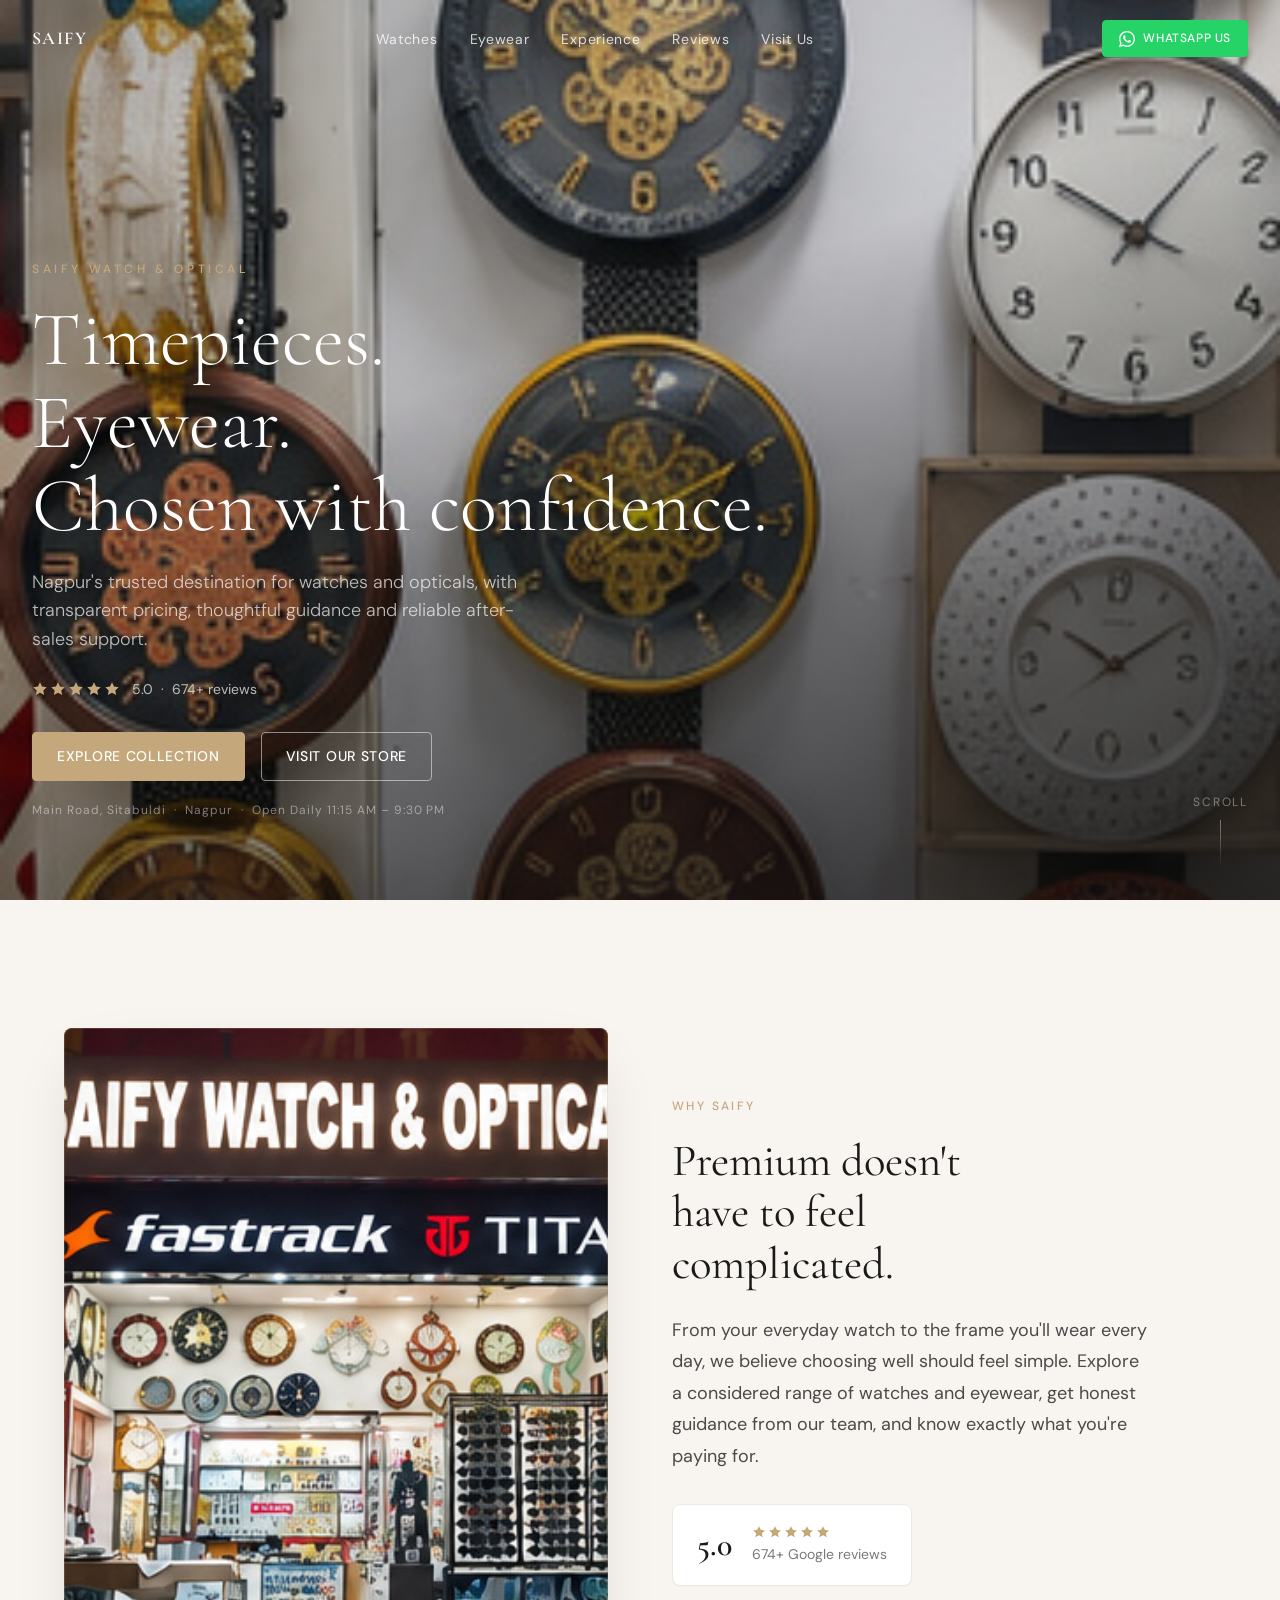
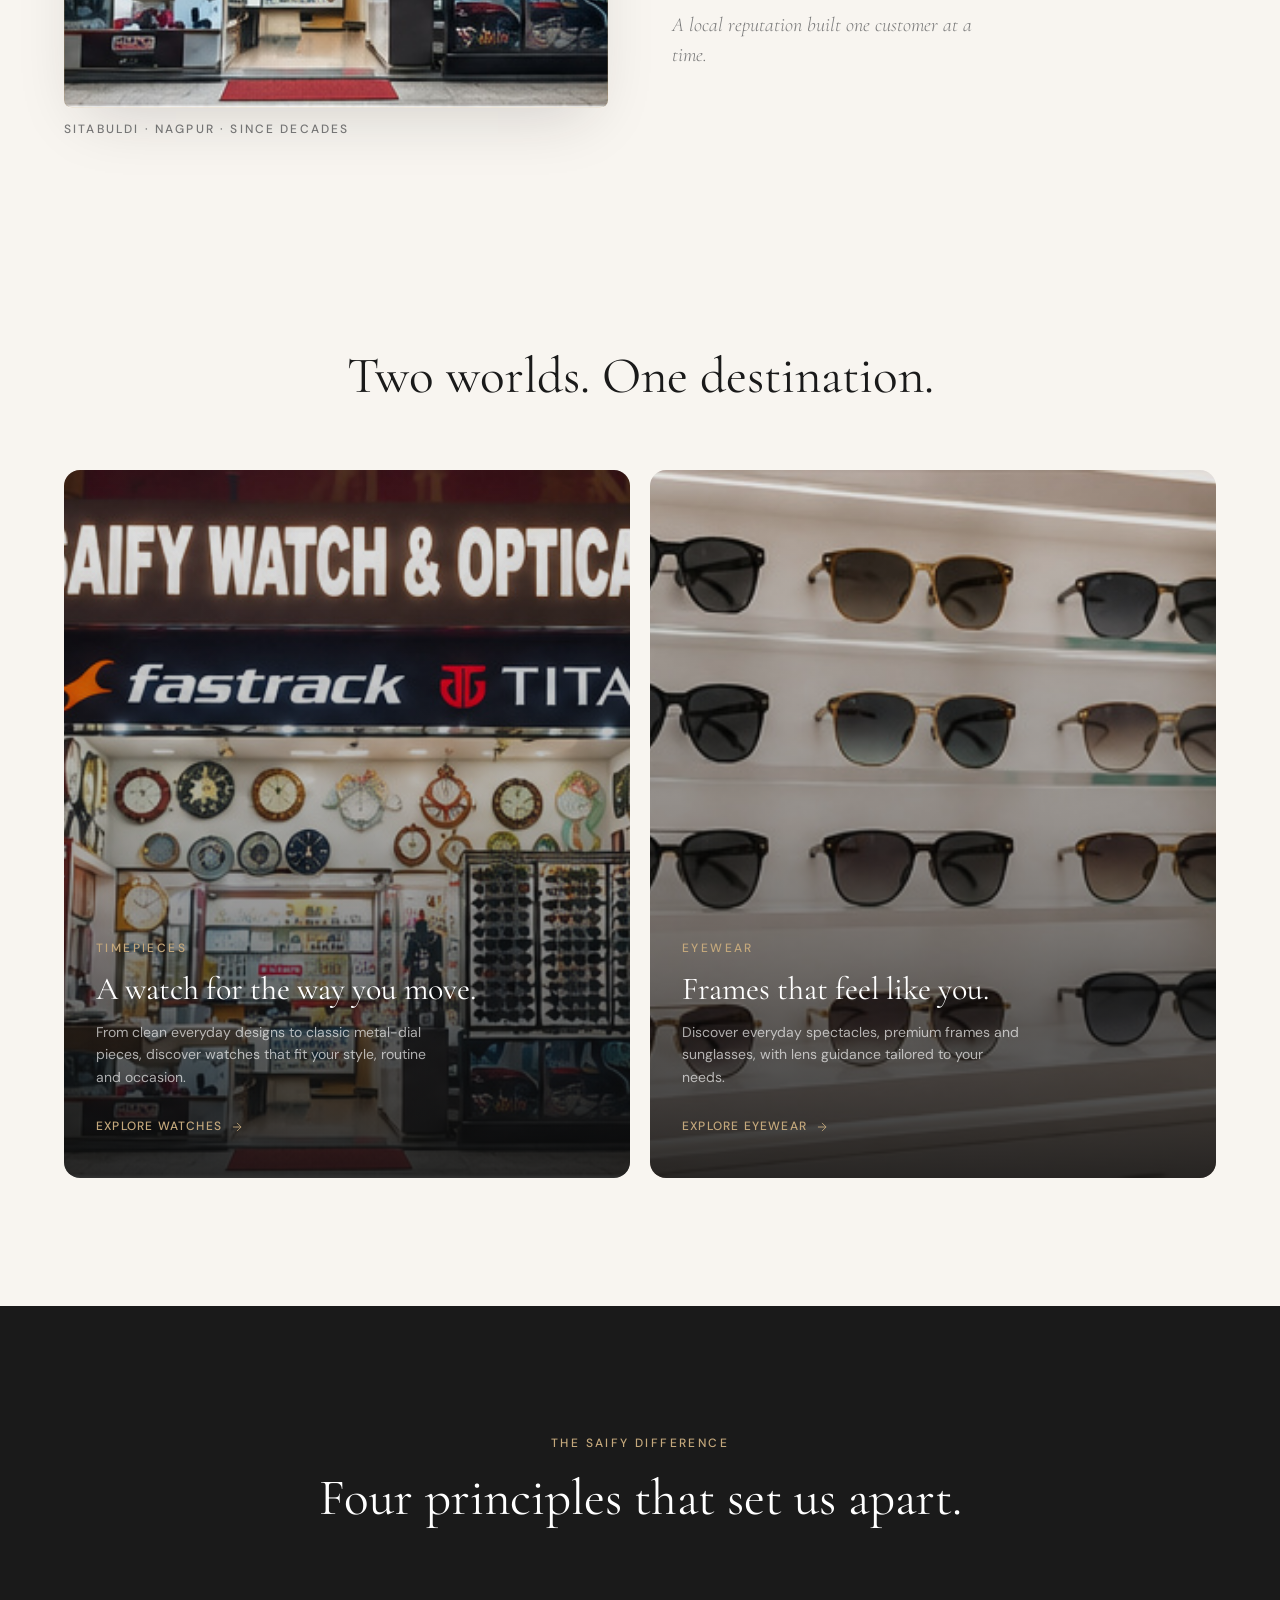
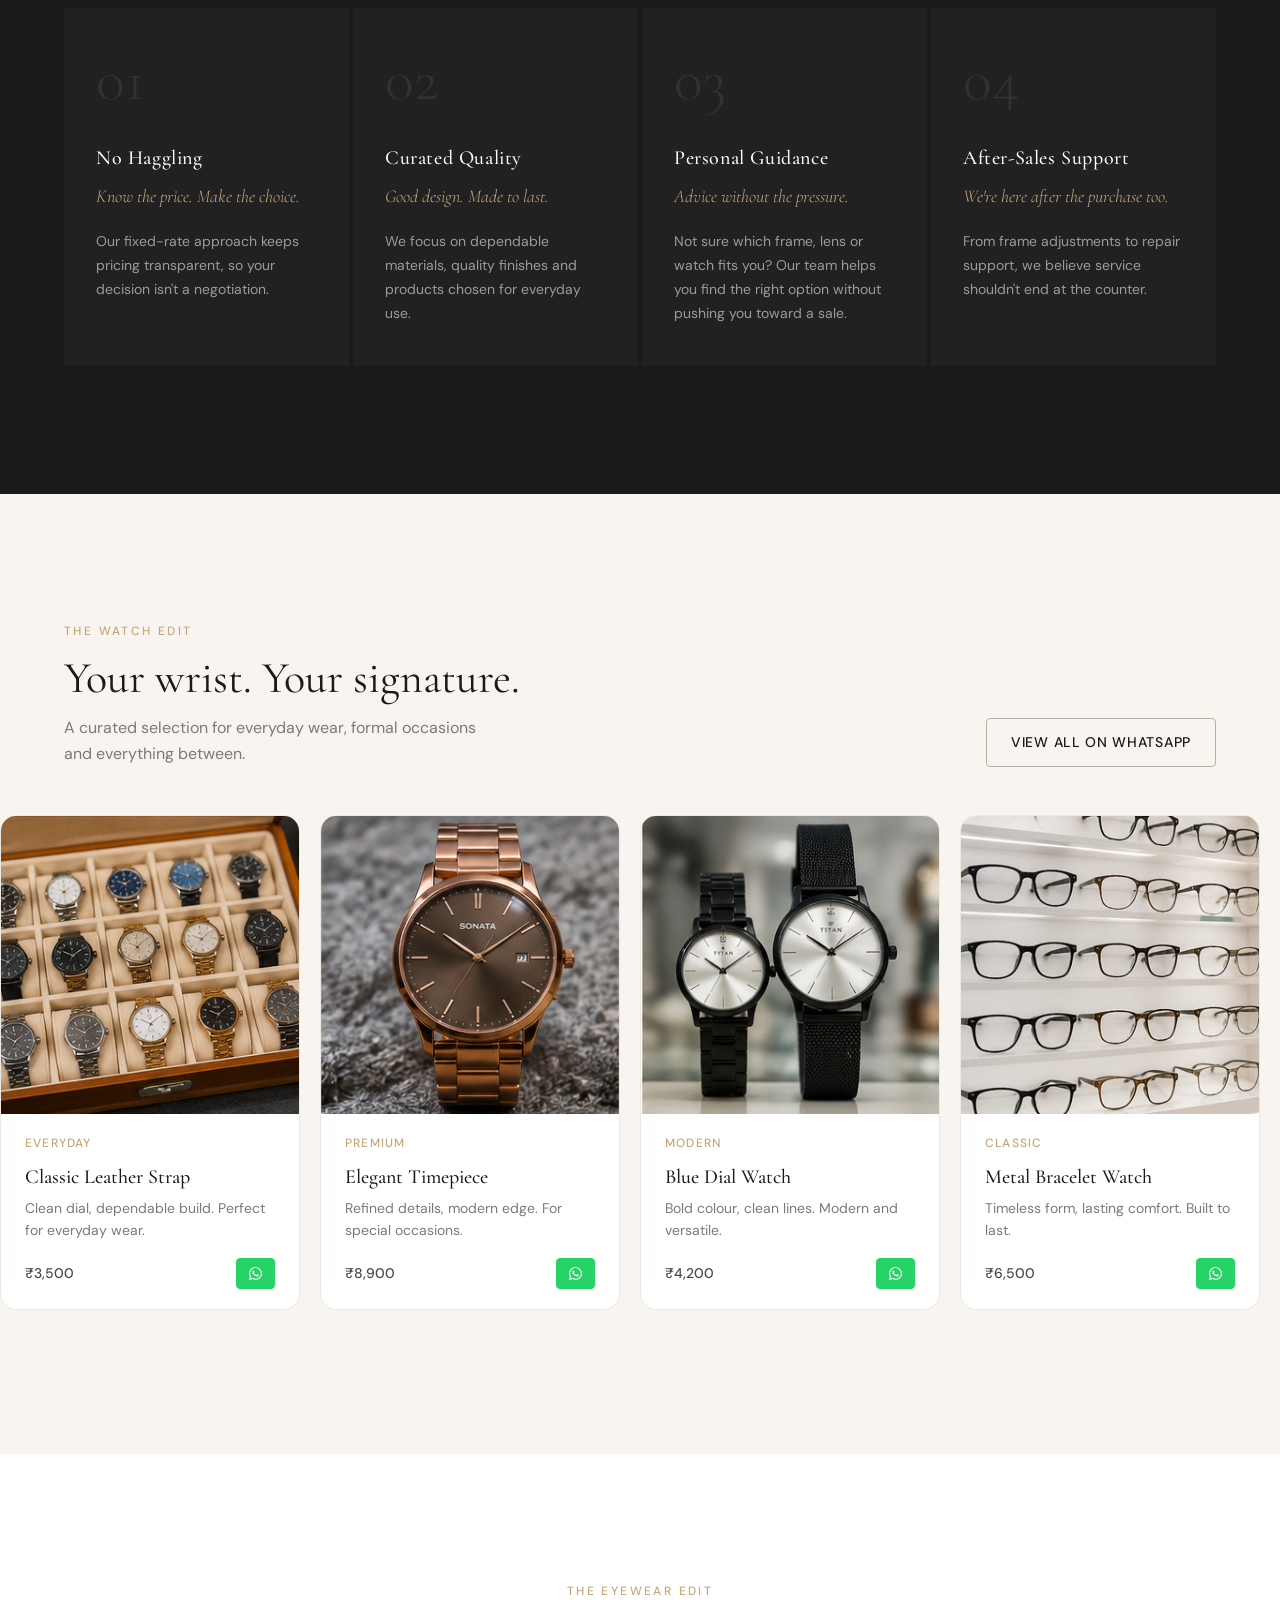
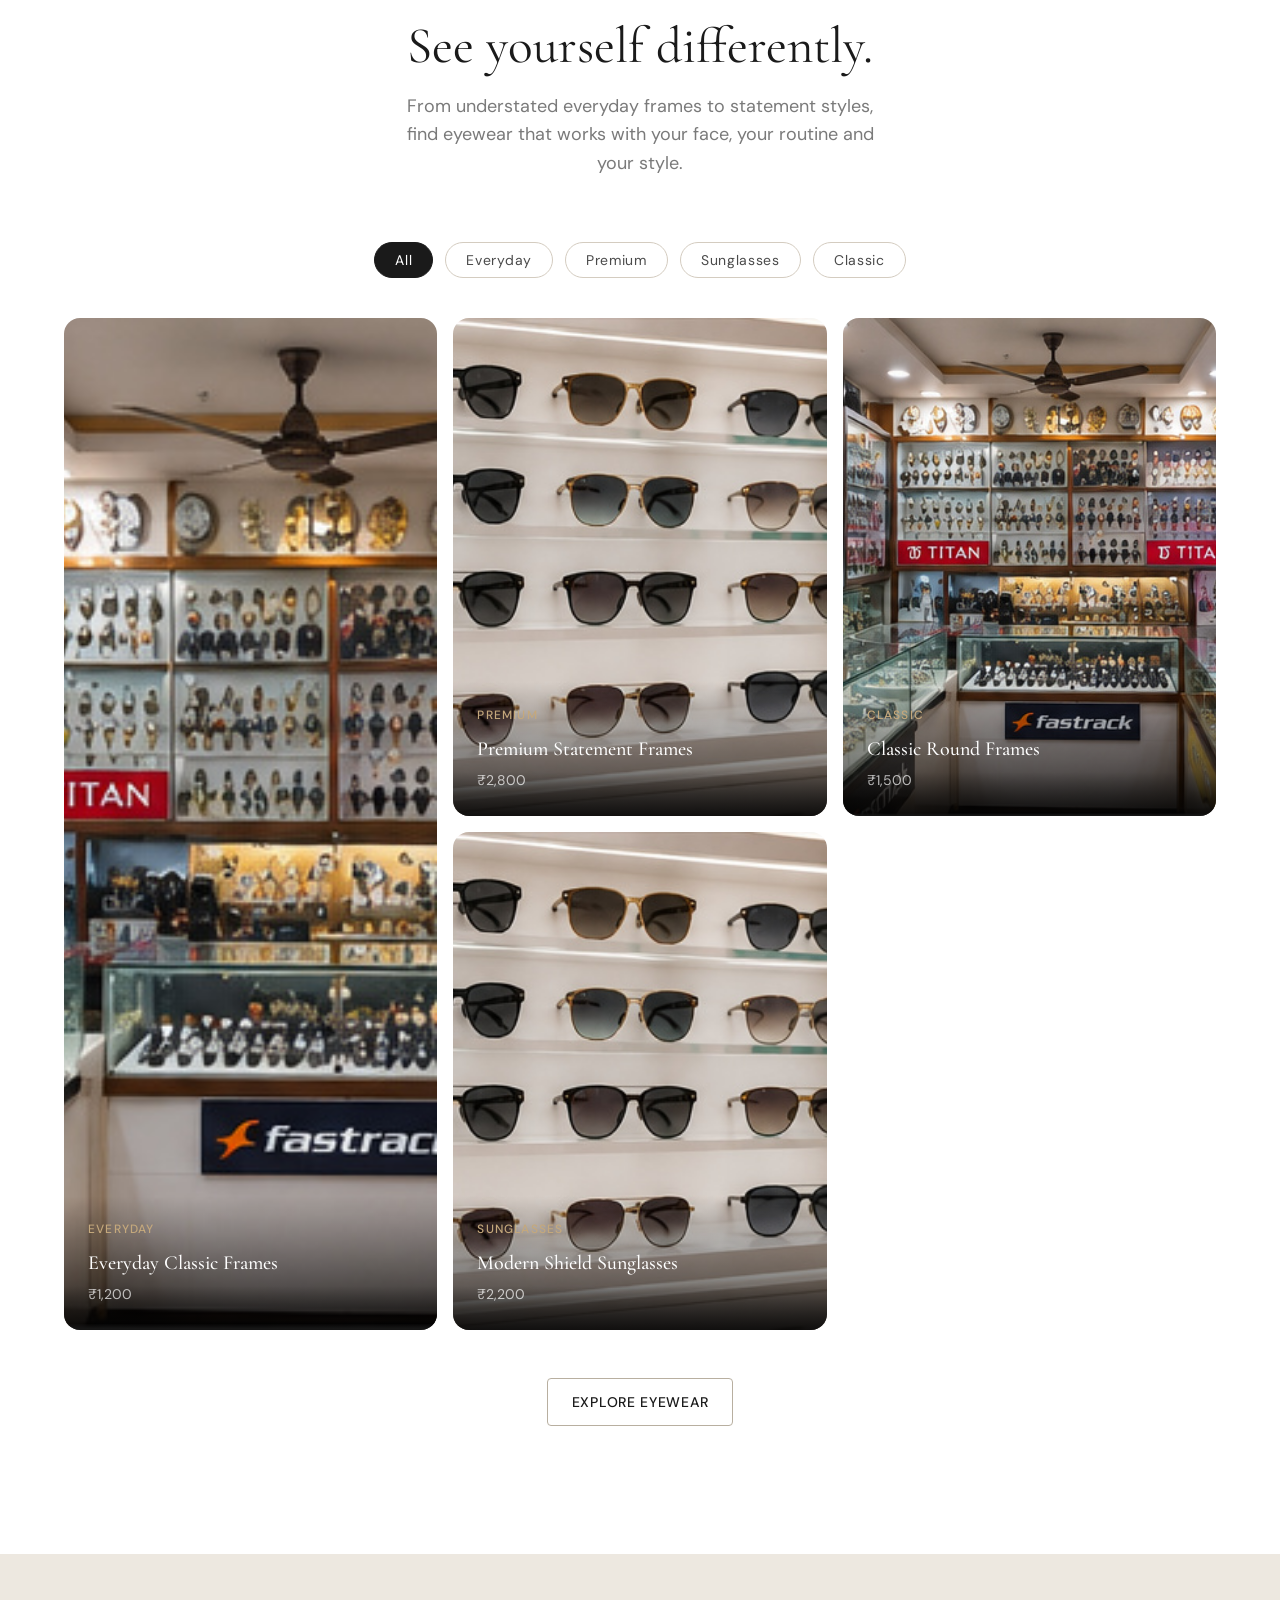
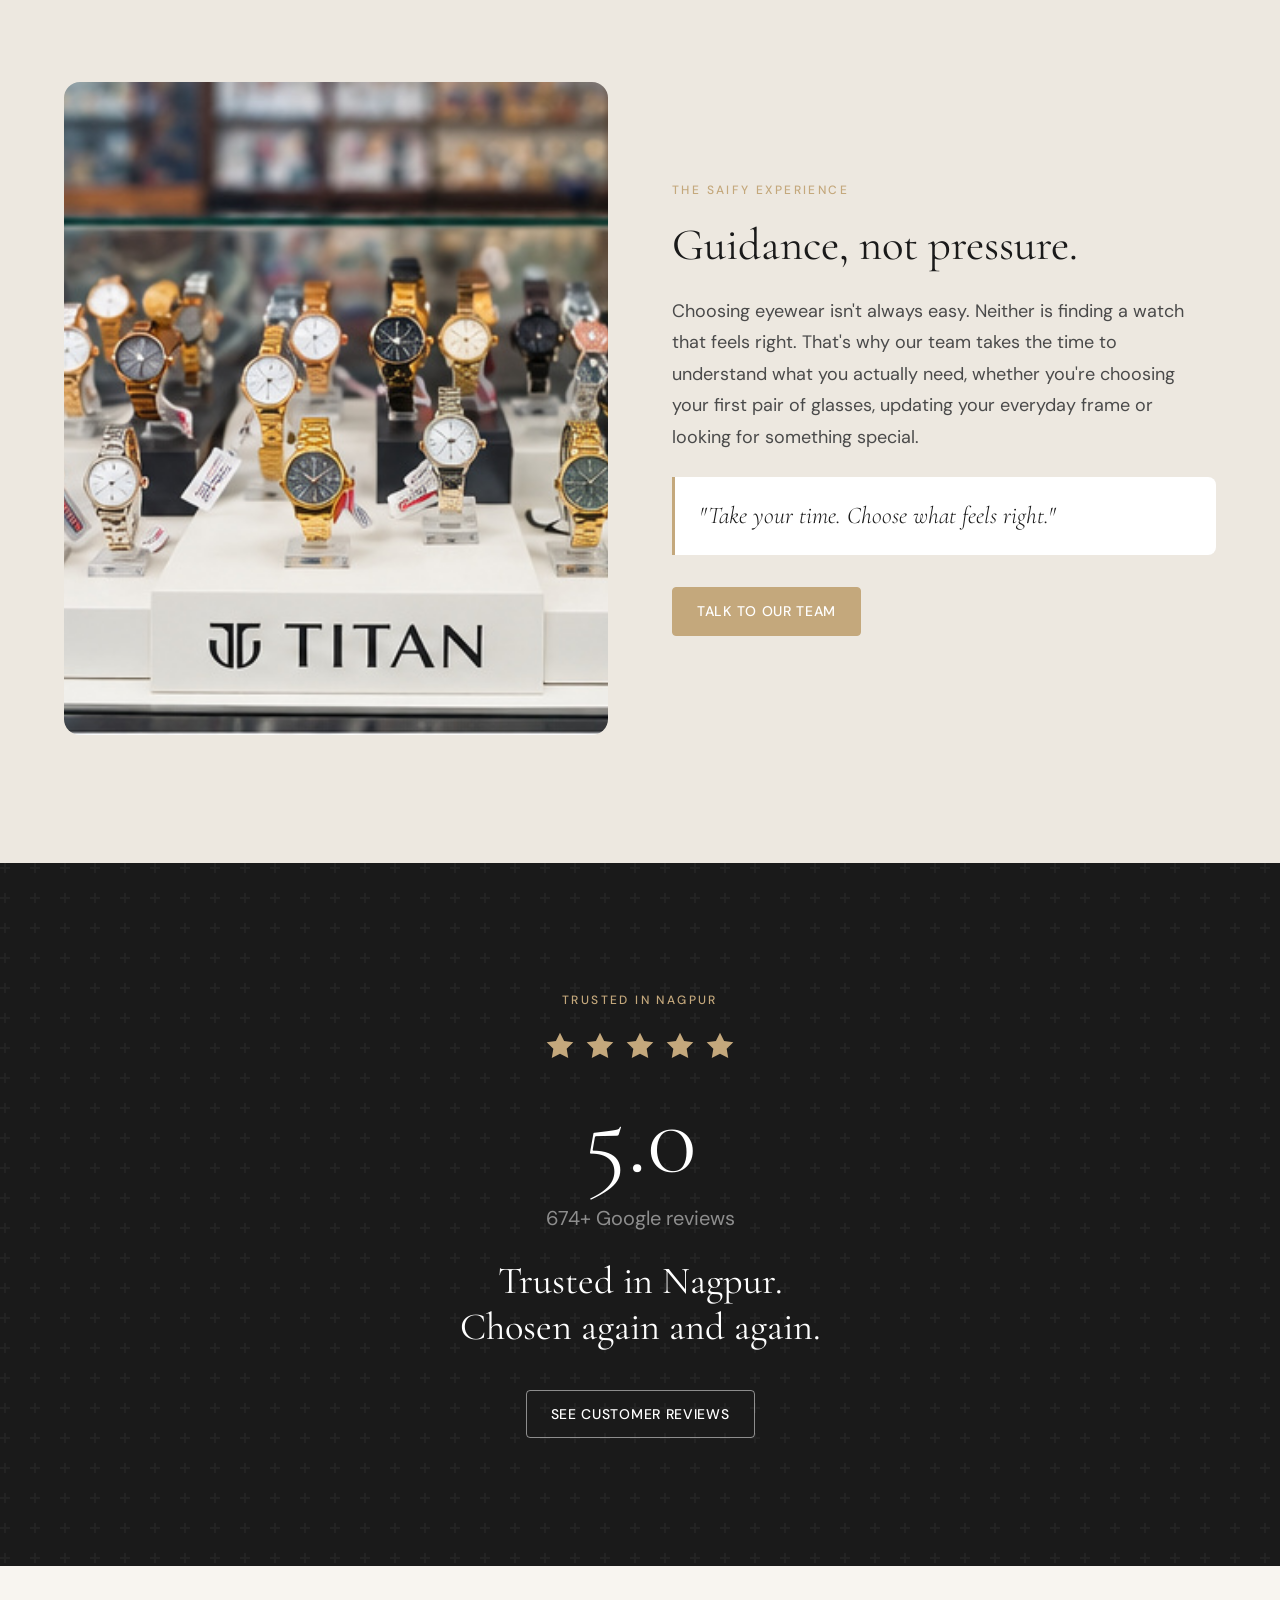
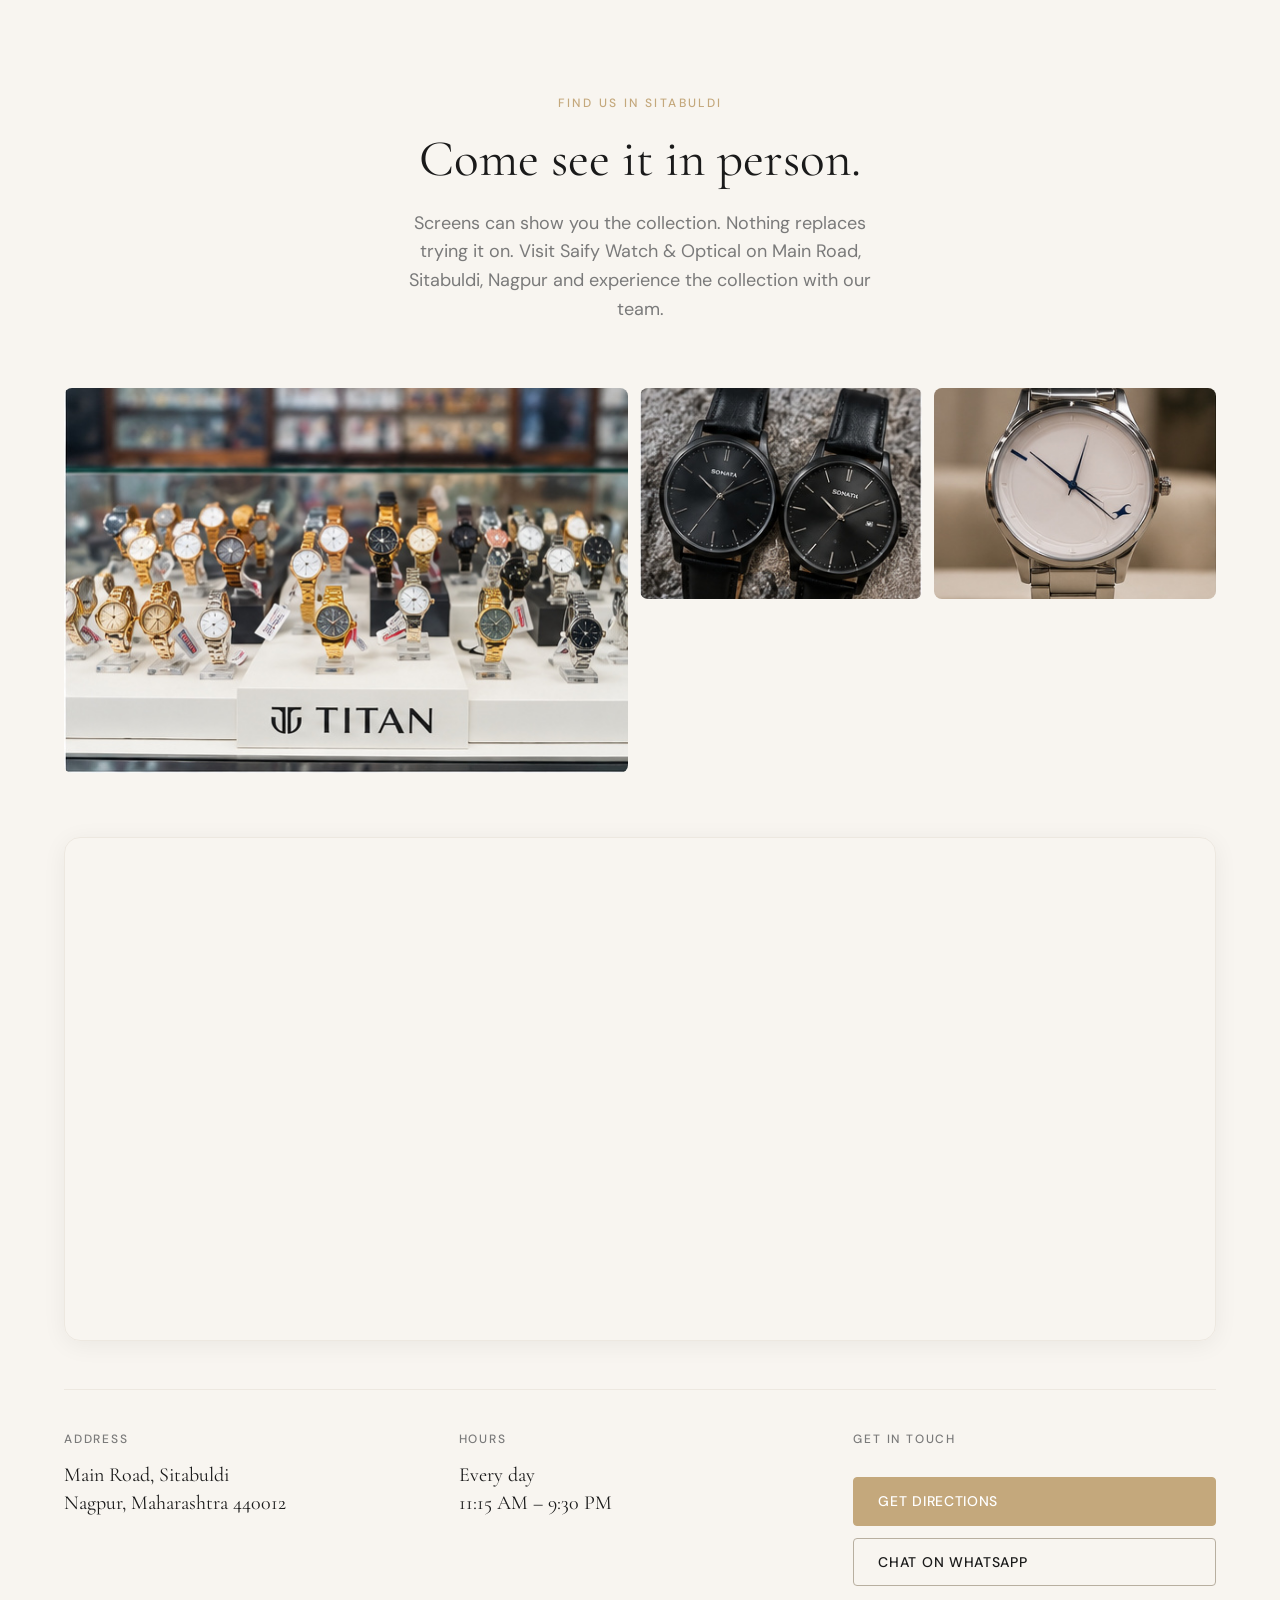
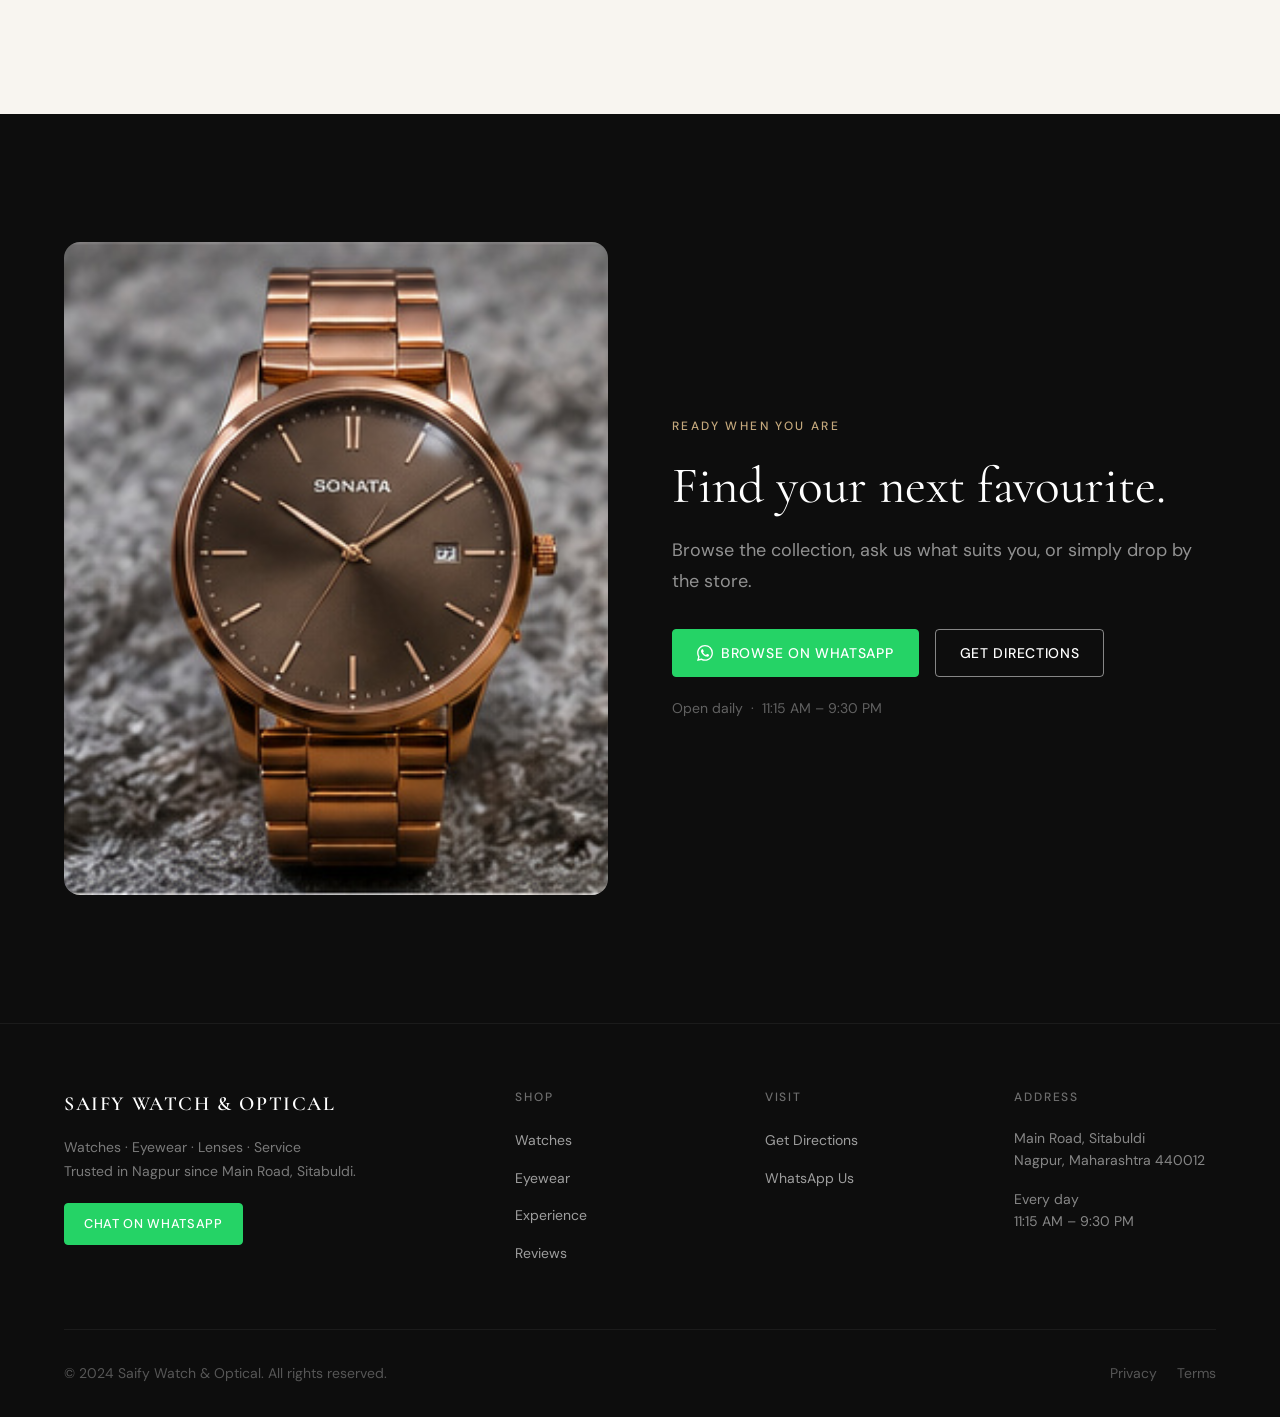
==== commit 7042a1dd: "refactor(section 02): swap to clean storefront asset + premium frame - Swap saify_photo_06.jpg (squa" ====
--- a/index.html
+++ b/index.html
@@ -112,15 +112,19 @@
   <section class="trust-intro" aria-label="About Saify">
     <div class="container">
       <div class="trust-intro__grid">
-        <div class="trust-intro__image-wrap reveal">
-          <img
-            src="assets/img/saify_photo_06.jpg"
-            alt="Inside Saify Watch & Optical store"
-            width="800"
-            height="1000"
-            loading="lazy"
-          >
-        </div>
+        <figure class="trust-intro__media reveal">
+          <div class="trust-intro__image-wrap">
+            <img
+              src="assets/img/saify_photo_01.jpg"
+              alt="Saify Watch & Optical storefront in Sitabuldi, Nagpur"
+              width="485"
+              height="386"
+              loading="lazy"
+              decoding="async"
+            >
+          </div>
+          <figcaption class="trust-intro__caption">Sitabuldi · Nagpur · since decades</figcaption>
+        </figure>
         <div class="trust-intro__content">
           <span class="trust-intro__eyebrow reveal">Why Saify</span>
           <h2 class="trust-intro__headline reveal">Premium doesn't have to feel complicated.</h2>
--- a/src/styles/main.css
+++ b/src/styles/main.css
@@ -559,11 +559,27 @@
   align-items: center;
 }
 
+.trust-intro__media {
+  margin: 0;
+  position: relative;
+}
+
+/* Thin gold accent frame — pure decoration, 5% gold rule */
 .trust-intro__image-wrap {
   position: relative;
   aspect-ratio: 4/5;
   border-radius: var(--radius-md);
   overflow: hidden;
+  box-shadow: 0 24px 60px -20px rgba(31, 28, 25, 0.18);
+}
+
+.trust-intro__image-wrap::after {
+  content: "";
+  position: absolute;
+  inset: 0;
+  pointer-events: none;
+  border: 1px solid rgba(184, 151, 106, 0.25);
+  border-radius: var(--radius-md);
 }
 
 .trust-intro__image-wrap img {
@@ -573,7 +589,21 @@
   transition: transform var(--duration-slow) var(--ease-out);
 }
 
-.trust-intro__image-wrap:hover img { transform: scale(1.03); }
+@media (prefers-reduced-motion: no-preference) {
+  .trust-intro__image-wrap:hover img { transform: scale(1.03); }
+}
+
+.trust-intro__caption {
+  display: block;
+  margin-top: var(--space-3);
+  font-family: var(--font-body);
+  font-size: var(--text-xs);
+  font-weight: 500;
+  letter-spacing: 0.18em;
+  text-transform: uppercase;
+  color: var(--c-text-muted);
+  text-align: left;
+}
 
 .trust-intro__content { padding: var(--space-8) 0; }
 
@@ -595,6 +625,7 @@
   line-height: 1.15;
   color: var(--c-charcoal);
   margin-bottom: var(--space-6);
+  max-width: 16ch;
 }
 
 .trust-intro__body {
@@ -614,7 +645,8 @@
   border-radius: var(--radius-md);
   border: 1px solid var(--c-ivory-dark);
   width: fit-content;
-  margin-bottom: var(--space-4);
+  margin-bottom: var(--space-6);
+  box-shadow: 0 1px 0 rgba(184, 151, 106, 0.08);
 }
 
 .trust-intro__stat-score {
@@ -645,6 +677,7 @@
   color: var(--c-text-muted);
   font-weight: 300;
   line-height: 1.5;
+  max-width: 36ch;
 }
 
 /* ===================================================
@@ -1619,6 +1652,7 @@
 @media (max-width: 900px) {
   .trust-intro__grid { grid-template-columns: 1fr; gap: var(--space-10); }
   .trust-intro__image-wrap { aspect-ratio: 16/9; }
+  .trust-intro__caption { text-align: center; }
   .two-worlds__grid { grid-template-columns: 1fr; }
   .world-card { aspect-ratio: 16/10; }
   .watch-collection__header { flex-direction: column; align-items: flex-start; }
